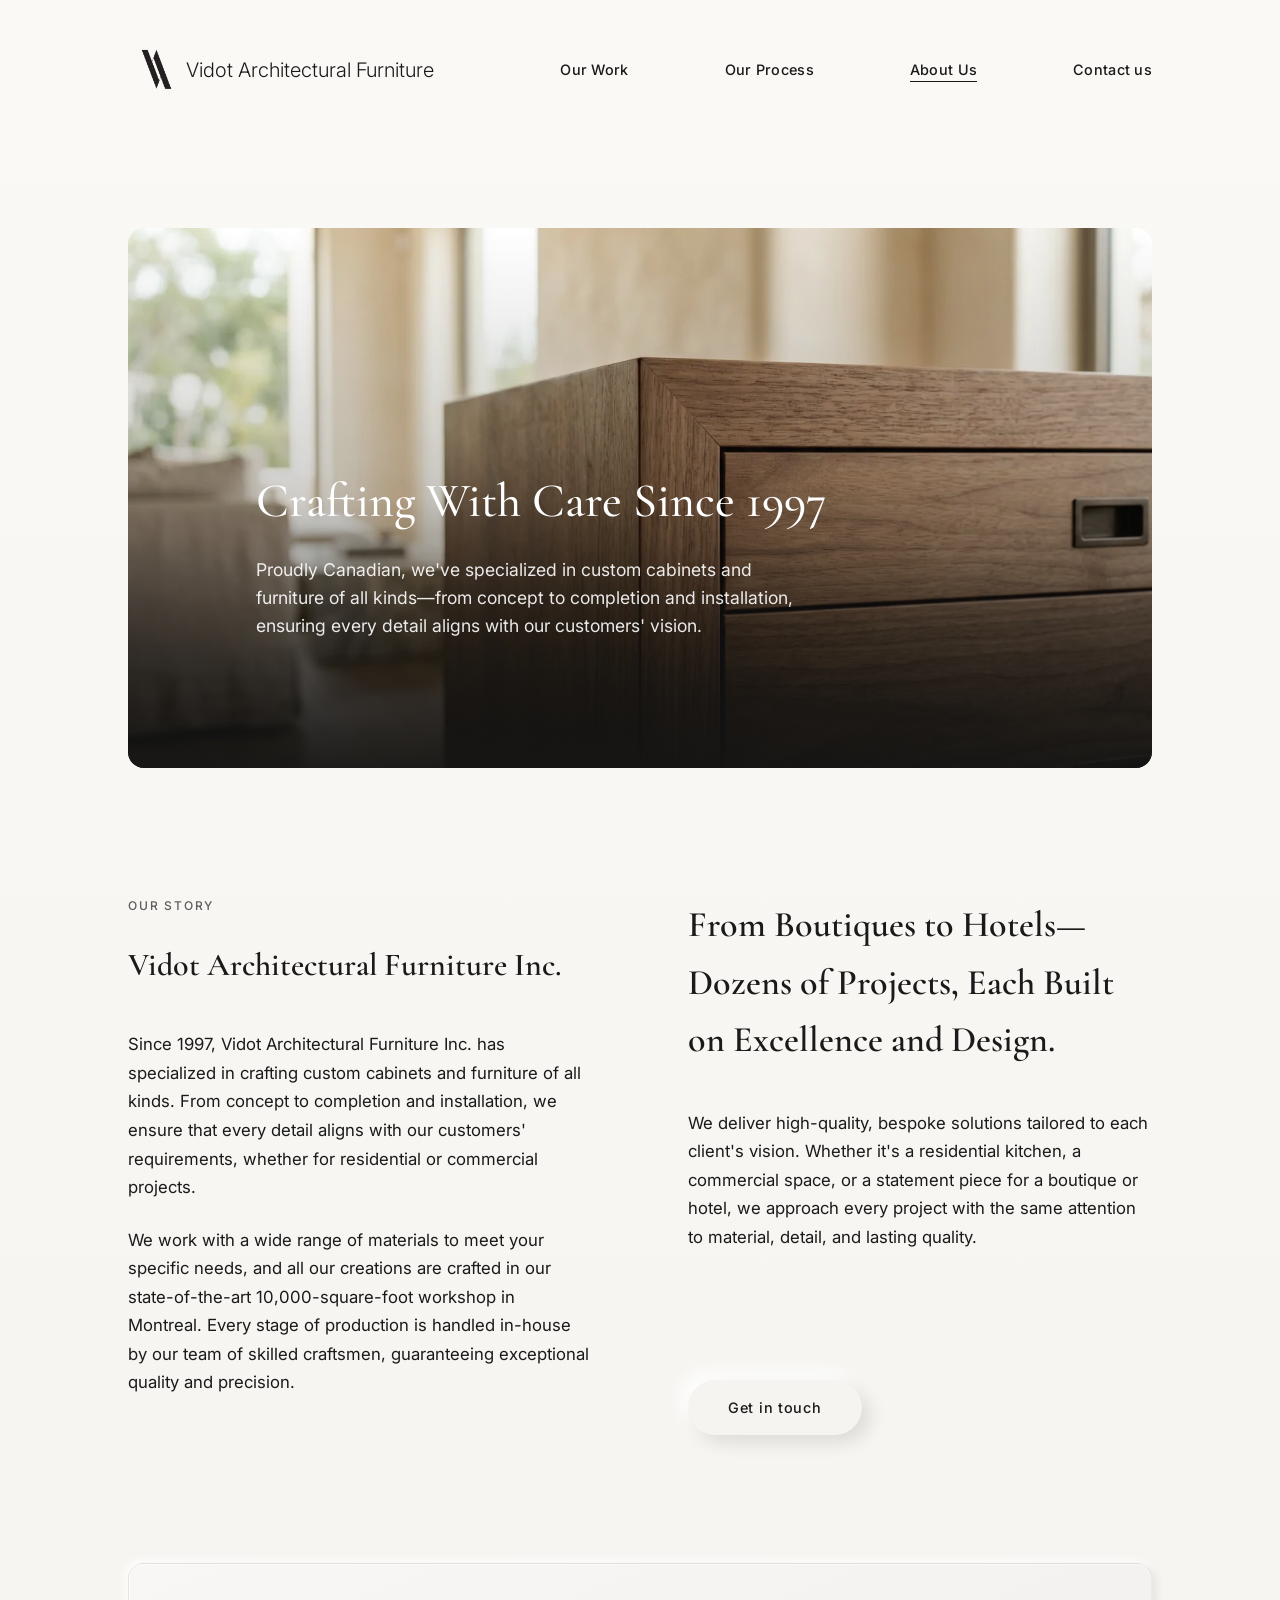
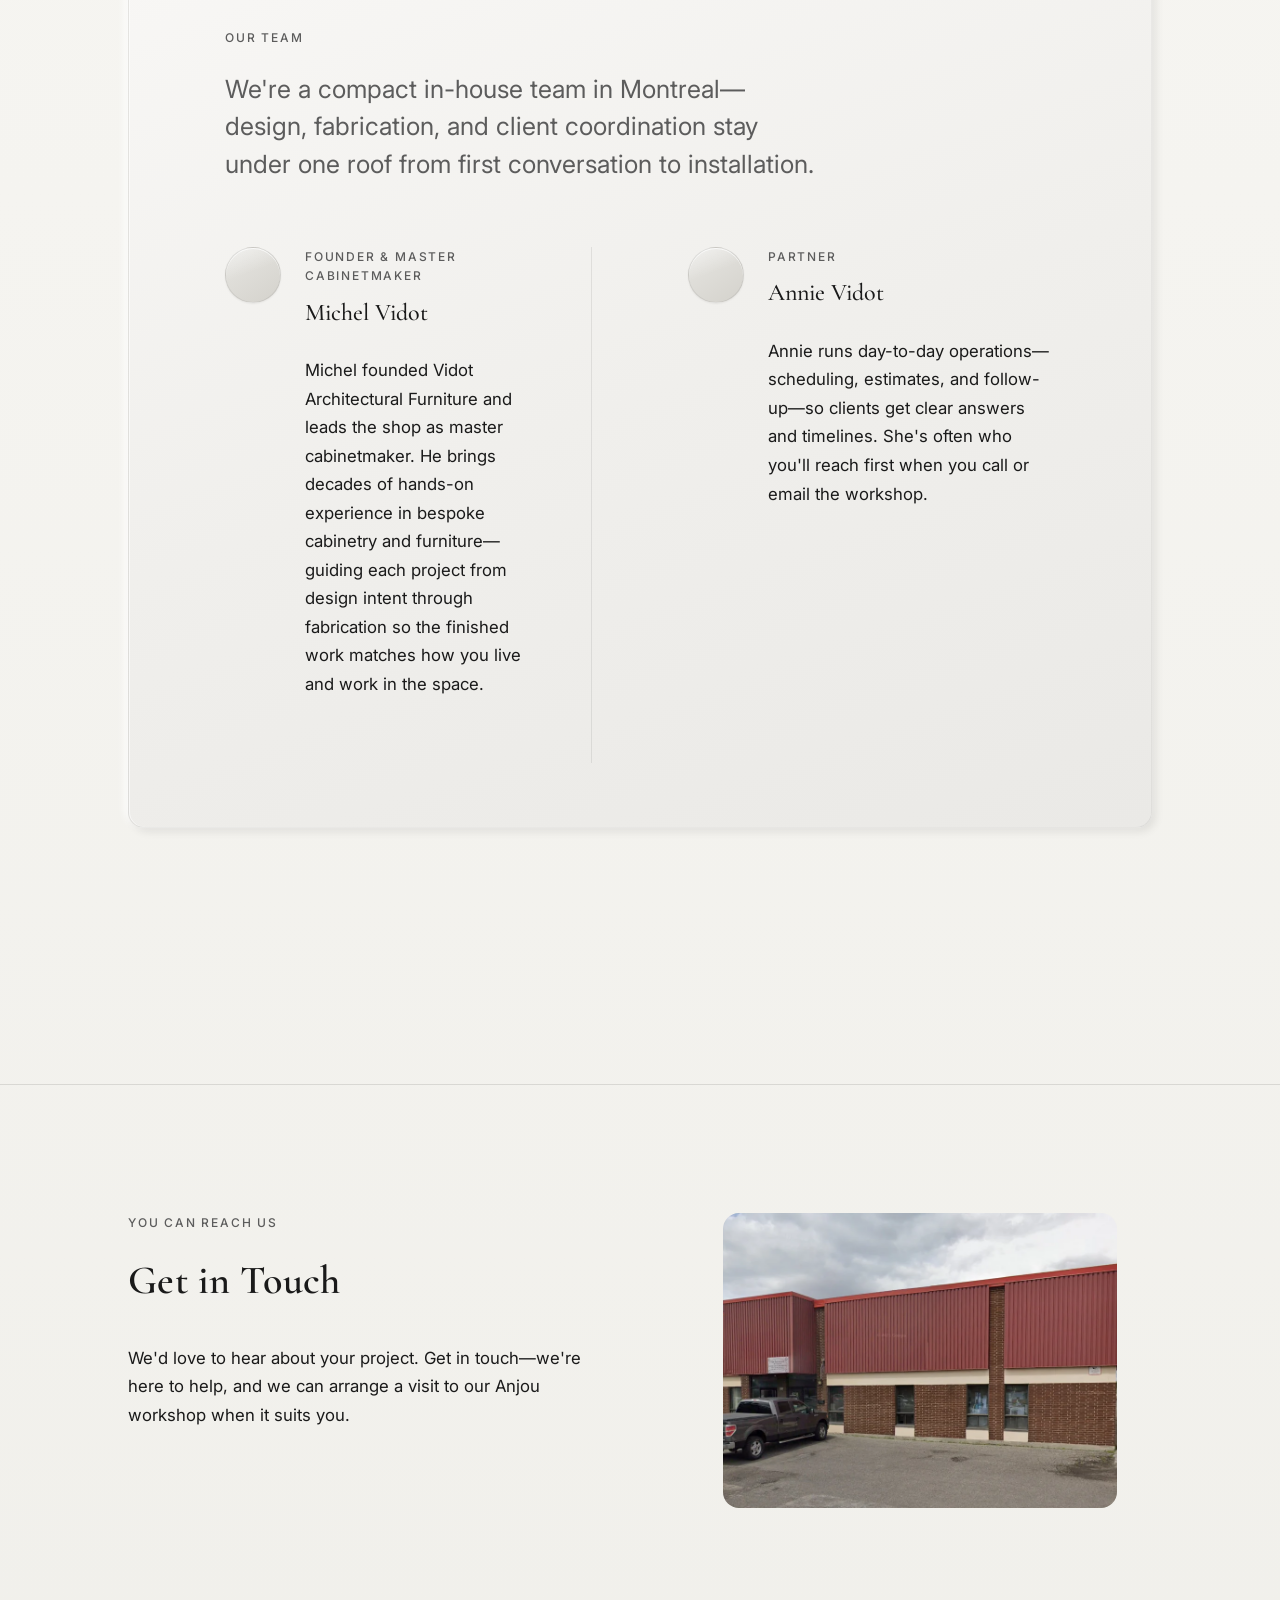
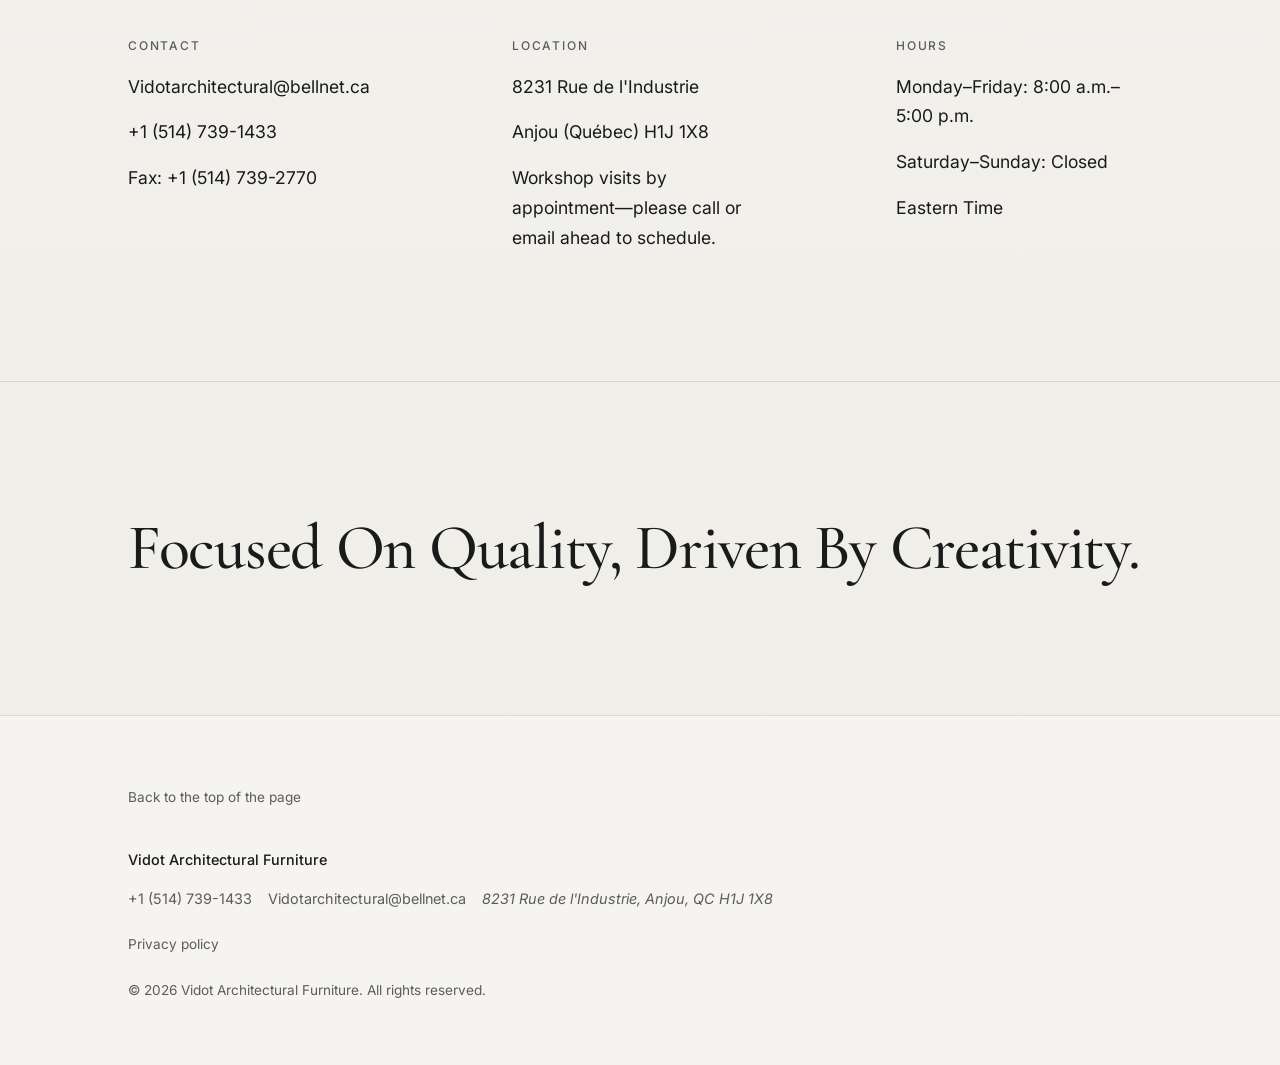
==== about.html @ 6fc30832 "Initial commit: Vidot Architectural Furniture static site Made-with: Cursor" ====
<!DOCTYPE html>
<html lang="en">
<head>
    <meta charset="UTF-8">
    <meta name="viewport" content="width=device-width, initial-scale=1, viewport-fit=cover">
    <meta name="description" content="Learn about Vidot Architectural Furniture – custom cabinet and furniture makers in Montreal since 1997. Our team, process, and commitment to craftsmanship.">
    <meta name="theme-color" content="#f5f4f0">
    <title>About Us – Vidot Architectural Furniture</title>
    <link rel="canonical" href="https://www.vidotarchitectural.com/about.html">
    <meta property="og:type" content="website">
    <meta property="og:locale" content="en_CA">
    <meta property="og:site_name" content="Vidot Architectural Furniture">
    <meta property="og:title" content="About Us – Vidot Architectural Furniture">
    <meta property="og:description" content="Learn about Vidot Architectural Furniture – custom cabinet and furniture makers in Montreal since 1997. Our team, process, and commitment to craftsmanship.">
    <meta property="og:url" content="https://www.vidotarchitectural.com/about.html">
    <meta property="og:image" content="https://www.vidotarchitectural.com/Image/about-hero-millwork.webp">
    <meta name="twitter:card" content="summary_large_image">
    <meta name="twitter:title" content="About Us – Vidot Architectural Furniture">
    <meta name="twitter:description" content="Learn about Vidot Architectural Furniture – custom cabinet and furniture makers in Montreal since 1997. Our team, process, and commitment to craftsmanship.">
    <meta name="twitter:image" content="https://www.vidotarchitectural.com/Image/about-hero-millwork.webp">
    <link rel="stylesheet" href="css/styles.css">
    <link rel="icon" href="Image/favicon.png" type="image/png" sizes="32x32">
    <link rel="icon" href="Image/Black%20logo.webp" type="image/webp">
    <link rel="apple-touch-icon" href="Image/apple-touch-icon.png" sizes="180x180">
    <link rel="preconnect" href="https://fonts.googleapis.com">
    <link rel="preconnect" href="https://fonts.gstatic.com" crossorigin>
    <link href="https://fonts.googleapis.com/css2?family=Cormorant+Garamond:ital,wght@0,400;0,500;0,600;0,700;1,400&family=Inter:wght@100;200;300;400;500;600&display=swap" rel="stylesheet">
</head>
<body class="page-projects">
    <a href="#main" class="skip-link">Skip to main content</a>

    <header class="header">
        <nav class="nav" aria-label="Main navigation">
            <a href="index.html" class="nav-logo">
                <img src="Image/white%20logo.webp" alt="" class="nav-logo-img nav-logo-white">
                <img src="Image/Black%20logo.webp" alt="" class="nav-logo-img nav-logo-dark">
                <span class="nav-logo-text">Vidot Architectural Furniture</span>
            </a>
            <button class="nav-toggle" aria-label="Toggle menu" aria-expanded="false">
                <span></span>
                <span></span>
                <span></span>
            </button>
            <ul class="nav-list">
                <li><a href="projects.html">Our Work</a></li>
                <li><a href="index.html#process">Our Process</a></li>
                <li><a href="about.html" class="active">About Us</a></li>
                <li><a href="index.html#contact" class="contact-trigger">Contact us</a></li>
            </ul>
        </nav>
    </header>

    <main id="main">
        <section class="process-hero about-hero">
            <img loading="lazy" src="Image/about-hero-millwork.webp" alt="Close-up of bespoke cabinet joinery and fine wood grain—custom millwork craftsmanship">
            <div class="process-hero-content">
                <h1 class="section-title">Crafting With Care Since 1997</h1>
                <p class="section-tagline">Proudly Canadian, we've specialized in custom cabinets and furniture of all kinds—from concept to completion and installation, ensuring every detail aligns with our customers' vision.</p>
            </div>
        </section>

        <section id="about-content" class="process-detail about-content">
            <div class="process-detail-grid">
                <div class="process-detail-left animate-on-scroll">
                    <p class="process-detail-label">Our Story</p>
                    <h2 class="about-heading">Vidot Architectural Furniture Inc.</h2>
                    <p class="process-detail-text">Since 1997, Vidot Architectural Furniture Inc. has specialized in crafting custom cabinets and furniture of all kinds. From concept to completion and installation, we ensure that every detail aligns with our customers' requirements, whether for residential or commercial projects.</p>
                    <p class="process-detail-text">We work with a wide range of materials to meet your specific needs, and all our creations are crafted in our state-of-the-art 10,000-square-foot workshop in Montreal. Every stage of production is handled in-house by our team of skilled craftsmen, guaranteeing exceptional quality and precision.</p>
                </div>
                <div class="process-detail-right animate-on-scroll">
                    <h3 class="process-detail-headline">From Boutiques to Hotels—Dozens of Projects, Each Built on Excellence and Design.</h3>
                    <p class="process-detail-text">We deliver high-quality, bespoke solutions tailored to each client's vision. Whether it's a residential kitchen, a commercial space, or a statement piece for a boutique or hotel, we approach every project with the same attention to material, detail, and lasting quality.</p>
                    <a href="#reach-us" class="btn btn-secondary contact-trigger">Get in touch</a>
                </div>
            </div>
        </section>

        <section class="process-detail about-team">
            <div class="project-detail-meta about-team-box">
                <p class="process-detail-label">Our Team</p>
                <p class="about-team-lead process-detail-text">We're a compact in-house team in Montreal—design, fabrication, and client coordination stay under one roof from first conversation to installation.</p>
                <div class="about-team-grid">
                    <div class="about-team-member animate-on-scroll">
                        <div class="about-team-avatar" role="img" aria-label="Portrait placeholder for Michel Vidot"></div>
                        <div class="about-team-member-body">
                            <span class="about-team-role">Founder &amp; master cabinetmaker</span>
                            <h3 class="about-team-name">Michel Vidot</h3>
                            <p class="process-detail-text">Michel founded Vidot Architectural Furniture and leads the shop as master cabinetmaker. He brings decades of hands-on experience in bespoke cabinetry and furniture—guiding each project from design intent through fabrication so the finished work matches how you live and work in the space.</p>
                        </div>
                    </div>
                    <div class="about-team-member animate-on-scroll">
                        <div class="about-team-avatar" role="img" aria-label="Portrait placeholder for Annie Vidot"></div>
                        <div class="about-team-member-body">
                            <span class="about-team-role">Partner</span>
                            <h3 class="about-team-name">Annie Vidot</h3>
                            <p class="process-detail-text">Annie runs day-to-day operations—scheduling, estimates, and follow-up—so clients get clear answers and timelines. She's often who you'll reach first when you call or email the workshop.</p>
                        </div>
                    </div>
                </div>
            </div>
        </section>

        <section id="reach-us" class="process-detail about-contact-cta">
            <div class="about-contact-layout animate-on-scroll">
                <div class="about-contact-info">
                    <p class="process-detail-label">You Can Reach Us</p>
                    <h2 class="about-contact-headline">Get in Touch</h2>
                    <p class="about-contact-intro">We'd love to hear about your project. Get in touch—we're here to help, and we can arrange a visit to our Anjou workshop when it suits you.</p>
                </div>
                <div class="about-contact-image">
                    <img loading="lazy" src="Image/location.webp" alt="Vidot Architectural Furniture workshop at 8231 Rue de l'Industrie, Anjou, Montreal">
                </div>
                <div class="about-contact-row">
                    <div class="about-contact-block">
                        <h3 class="about-contact-label">Contact</h3>
                        <p class="about-contact-item"><a href="mailto:Vidotarchitectural@bellnet.ca">Vidotarchitectural@bellnet.ca</a></p>
                        <p class="about-contact-item"><a href="tel:+15147391433">+1 (514) 739-1433</a></p>
                        <p class="about-contact-item">Fax: <a href="tel:+15147392770">+1 (514) 739-2770</a></p>
                    </div>
                    <div class="about-contact-block">
                        <h3 class="about-contact-label">Location</h3>
                        <p class="about-contact-item">8231 Rue de l'Industrie</p>
                        <p class="about-contact-item">Anjou (Québec) H1J 1X8</p>
                        <p class="about-contact-item">Workshop visits by appointment—please call or email ahead to schedule.</p>
                    </div>
                    <div class="about-contact-block">
                        <h3 class="about-contact-label">Hours</h3>
                        <p class="about-contact-item">Monday–Friday: 8:00 a.m.–5:00 p.m.</p>
                        <p class="about-contact-item">Saturday–Sunday: Closed</p>
                        <p class="about-contact-item">Eastern Time</p>
                    </div>
                </div>
            </div>
        </section>

        <section class="quote-cta">
            <p class="quote-cta-text animate-on-scroll">Focused On Quality, Driven By Creativity.</p>
        </section>

        <footer id="contact" class="footer">
            <a href="#main" class="back-to-top" aria-label="Back to top of page">Back to the top of the page</a>

            <div class="footer-info">
                <p class="company-name">Vidot Architectural Furniture</p>
                <a href="tel:+15147391433">+1 (514) 739-1433</a>
                <a href="mailto:Vidotarchitectural@bellnet.ca">Vidotarchitectural@bellnet.ca</a>
                <address>8231 Rue de l'Industrie, Anjou, QC H1J 1X8</address>
                <p class="footer-privacy"><a href="privacy.html">Privacy policy</a></p>
                <p class="footer-copyright">© 2026 Vidot Architectural Furniture. All rights reserved.</p>
            </div>
        </footer>
    </main>

    <script src="js/script.js" defer></script>
</body>
</html>
---- css/styles.css ----
/*
 * Vidot Architectural Furniture – Main Stylesheet
 *
 * Structure:
 * 1. Reset & Base (variables, typography)
 * 2. Skip Link
 * 3. Header & Navigation
 * 4. Hero
 * 5. Buttons
 * 6. Projects
 * 7. Process
 * 8. About
 * 9. Project Detail (gallery, meta, related)
 * 10. Quote CTA
 * 11. Footer (incl. privacy link)
 * 12. Privacy page
 * 13. Responsive
 * 14. Contact Modal
 */
/* ===== Reset & Base ===== */
*, *::before, *::after {
    box-sizing: border-box;
    margin: 0;
    padding: 0;
}

:root {
    /* Colors – 3-color palette */
    --color-bg: #f5f4f0;
    /* Page gradient – whisper-soft; keeps hero/footer from feeling like flat poster board */
    --color-bg-page-gradient: linear-gradient(
        180deg,
        #faf9f6 0%,
        var(--color-bg) 42%,
        #eeede8 100%
    );
    --color-text: #1a1a1a;
    --color-muted: #5c5c5c;
    --color-border: rgba(26, 26, 26, 0.12);
    /* Spacing */
    --space-xs: 0.5rem;
    --space-sm: 1rem;
    --space-md: 1.5rem;
    --space-lg: 2.5rem;
    --space-xl: 4rem;
    --space-2xl: 6rem;
    --space-3xl: 8rem;
    --page-margin: var(--space-3xl);
    /* Typography & misc */
    --radius-image: 16px;
    --font-serif: 'Cormorant Garamond', Georgia, serif;
    --font-sans: 'Inter', -apple-system, BlinkMacSystemFont, sans-serif;
    --transition: 0.3s ease;
}

html {
    overflow-x: hidden;
    -webkit-tap-highlight-color: transparent;
    background: var(--color-bg-page-gradient);
    background-color: var(--color-bg); /* fallback if gradient unsupported */
    width: 100%;
    min-height: 100%;
}

/* Mobile: safe area insets for notched devices (iPhone X+, etc.) */
@supports (padding: env(safe-area-inset-top)) {
    .footer {
        padding-bottom: calc(var(--space-xl) + env(safe-area-inset-bottom));
    }
    .contact-modal {
        padding: env(safe-area-inset-top) env(safe-area-inset-right) env(safe-area-inset-bottom) env(safe-area-inset-left);
    }
}

@media (prefers-reduced-motion: no-preference) {
    html {
        scroll-behavior: smooth;
    }
}

/* Hero entrance animation */
@keyframes hero-fade-up {
    from {
        opacity: 0;
        transform: translateY(24px);
    }
    to {
        opacity: 1;
        transform: translateY(0);
    }
}

@keyframes hero-fade-in {
    from { opacity: 0; }
    to { opacity: 1; }
}

@media (prefers-reduced-motion: no-preference) {
    .hero-fade-in {
        opacity: 0;
        animation: hero-fade-up 0.8s cubic-bezier(0.22, 1, 0.36, 1) forwards;
    }

    .hero-title.hero-fade-in { animation-delay: 0.2s; }
    .hero-tagline.hero-fade-in { animation-delay: 0.4s; }
    .hero-content .btn.hero-fade-in { animation-delay: 0.6s; }

    .hero-scroll-indicator {
        opacity: 0;
        animation: hero-fade-in 0.6s cubic-bezier(0.22, 1, 0.36, 1) 0.9s both;
    }
}

/* Scroll-triggered animations */
@media (prefers-reduced-motion: no-preference) {
    .animate-on-scroll {
        opacity: 0;
        transform: translateY(24px);
        transition: opacity 0.7s cubic-bezier(0.22, 1, 0.36, 1), transform 0.7s cubic-bezier(0.22, 1, 0.36, 1);
    }

    .animate-on-scroll.in-view {
        opacity: 1;
        transform: translateY(0);
    }

    .project-card.animate-on-scroll:nth-child(1) { transition-delay: 0.05s; }
    .project-card.animate-on-scroll:nth-child(2) { transition-delay: 0.15s; }
    .project-card.animate-on-scroll:nth-child(3) { transition-delay: 0.25s; }

    .projects-grid-full .page-title.animate-on-scroll { transition-delay: 0.05s; }
    .projects-grid-full .projects-page-intro.animate-on-scroll { transition-delay: 0.1s; }
    .projects-grid-full .project-card.animate-on-scroll:nth-child(3) { transition-delay: 0.15s; }
    .projects-grid-full .project-card.animate-on-scroll:nth-child(4) { transition-delay: 0.2s; }
    .projects-grid-full .project-card.animate-on-scroll:nth-child(5) { transition-delay: 0.25s; }
    .projects-grid-full .project-card.animate-on-scroll:nth-child(6) { transition-delay: 0.3s; }
    .projects-grid-full .project-card.animate-on-scroll:nth-child(7) { transition-delay: 0.35s; }
    .projects-grid-full .project-card.animate-on-scroll:nth-child(8) { transition-delay: 0.4s; }

    .projects-label.animate-on-scroll { transition-delay: 0.1s; }

    .process-detail-right.animate-on-scroll { transition-delay: 0.1s; }

    .quote-cta-text.animate-on-scroll { transition-delay: 0.05s; }
}

body {
    font-family: var(--font-sans);
    font-size: 16px;
    line-height: 1.6;
    color: var(--color-text);
    background: transparent;
    -webkit-font-smoothing: antialiased;
    overflow-x: hidden;
    max-width: 100vw;
    min-height: 100%;
}

img {
    max-width: 100%;
    height: auto;
    display: block;
}

a {
    color: inherit;
    text-decoration: none;
    touch-action: manipulation;
}

button {
    touch-action: manipulation;
}

ul {
    list-style: none;
}

/* ===== Skip Link ===== */
.skip-link {
    position: absolute;
    top: -100%;
    left: var(--space-sm);
    z-index: 100;
    padding: var(--space-sm) var(--space-md);
    background: var(--color-text);
    color: var(--color-bg);
    font-size: 0.9rem;
    transition: top var(--transition);
}

.skip-link:focus {
    top: var(--space-sm);
}

/* ===== Header & Navigation ===== */
.header {
    position: fixed;
    top: calc(var(--space-md) + env(safe-area-inset-top, 0px));
    left: calc(var(--page-margin) - var(--space-xl));
    right: calc(var(--page-margin) - var(--space-xl));
    z-index: 50;
    padding: var(--space-md) var(--space-xl);
    background: transparent;
    border-radius: 9999px;
    transition: background var(--transition), padding var(--transition);
}

.header.scrolled {
    background: rgba(245, 244, 240, 0.75);
    backdrop-filter: blur(12px);
    -webkit-backdrop-filter: blur(12px);
    box-shadow: 0 2px 20px rgba(0, 0, 0, 0.04);
}

.nav-list a,
.nav-logo {
    color: #fff;
}

body.page-projects .nav-list a,
body.page-projects .nav-logo,
body.page-projects .nav-toggle {
    color: var(--color-text);
}

body.scrolled-past-hero .nav-list a,
body.scrolled-past-hero .nav-logo {
    color: var(--color-text);
}

.header.scrolled .nav-list a,
.header.scrolled .nav-logo {
    color: var(--color-text);
}

.nav {
    display: flex;
    align-items: center;
    justify-content: space-between;
    width: 100%;
}

.nav-logo {
    font-family: var(--font-serif);
    font-size: 1.25rem;
    font-weight: 600;
    letter-spacing: normal;
    display: flex;
    align-items: center;
    gap: 0.05rem;
}

.nav-logo-text {
    font-family: 'Inter', sans-serif;
    font-weight: 300;
    letter-spacing: normal;
    white-space: nowrap;
}

.nav-logo-img {
    height: 44px;
    width: auto;
    display: block;
}

.nav-logo-dark {
    display: none;
}

body.page-projects .nav-logo-white,
body.scrolled-past-hero .nav-logo-white,
.header.scrolled .nav-logo-white {
    display: none;
}

body.page-projects .nav-logo-dark,
body.scrolled-past-hero .nav-logo-dark,
.header.scrolled .nav-logo-dark {
    display: block;
}

.nav-list {
    display: flex;
    align-items: center;
    gap: var(--space-2xl);
    font-size: 0.9rem;
    font-weight: 500;
    letter-spacing: 0.02em;
}

.nav-list a {
    position: relative;
}

.nav-list a::after {
    content: '';
    position: absolute;
    bottom: -4px;
    left: 0;
    width: 0;
    height: 1px;
    background: currentColor;
    transition: width var(--transition);
}

.nav-list a:hover::after,
.nav-list a:focus-visible::after,
.nav-list a.active::after {
    width: 100%;
}

.nav-toggle {
    display: none;
    flex-direction: column;
    gap: 6px;
    padding: var(--space-sm);
    min-width: 44px;
    min-height: 44px;
    align-items: center;
    justify-content: center;
    background: none;
    border: none;
    cursor: pointer;
    color: #fff;
}

.nav-toggle span {
    width: 24px;
    height: 2px;
    background: currentColor;
}

body.scrolled-past-hero .nav-toggle,
.header.scrolled .nav-toggle {
    color: var(--color-text);
}

/* ===== Hero ===== */
.hero {
    min-height: 100vh;
    position: relative;
}

.hero-image-wrapper {
    position: sticky;
    top: 0;
    width: 100%;
    height: 100vh;
}

.hero-image {
    position: absolute;
    inset: 0;
    border-radius: 0;
    overflow: hidden;
    transition: inset 0.5s ease, border-radius 0.5s ease, box-shadow 0.5s ease;
}

.hero-image-wrapper.scrolled .hero-image {
    inset: var(--space-md);
    border-radius: var(--radius-image);
    box-shadow: 0 24px 64px rgba(0, 0, 0, 0.15);
}

.hero-image img,
.hero-image video {
    position: absolute;
    inset: 0;
    width: 100%;
    height: 100%;
    object-fit: cover;
}

.hero-image .hero-fallback-img {
    z-index: 0;
}

.hero-image .hero-video {
    z-index: 1;
}

.hero-image .hero-video[hidden] {
    display: none;
}

.hero-image::after {
    content: '';
    position: absolute;
    inset: 0;
    z-index: 2;
    pointer-events: none;
    background: linear-gradient(to top, rgba(26, 26, 26, 0.7) 0%, rgba(26, 26, 26, 0.3) 40%, transparent 70%);
}

.hero-content {
    position: absolute;
    top: 50%;
    left: 0;
    right: 0;
    bottom: auto;
    transform: translateY(-50%);
    z-index: 1;
    padding: var(--space-3xl) var(--page-margin);
    max-width: 900px;
}

.hero .hero-title,
.hero .hero-tagline,
.hero .btn {
    color: #fff;
    text-shadow: 0 1px 3px rgba(0, 0, 0, 0.3);
}

.hero .btn-secondary {
    margin-top: 0;
    border-color: #fff;
    color: #fff;
    background: transparent;
}

.hero .btn-secondary:hover,
.hero .btn-secondary:focus-visible {
    background: var(--color-bg);
    color: var(--color-text);
    border-color: #fff;
}

.hero-scroll-indicator {
    position: absolute;
    bottom: var(--space-lg);
    left: 50%;
    transform: translateX(-50%);
    z-index: 1;
    display: flex;
    flex-direction: column;
    align-items: center;
    gap: var(--space-sm);
    color: #fff;
    opacity: 0.9;
    transition: opacity var(--transition);
}

.hero-scroll-indicator:hover {
    opacity: 1;
}

.hero-scroll-text {
    font-size: 0.75rem;
    font-weight: 500;
    letter-spacing: 0.15em;
    text-transform: uppercase;
}

.hero-scroll-line {
    width: 1px;
    height: 48px;
    background: linear-gradient(to bottom, rgba(255,255,255,0.9), transparent);
    border-radius: 2px;
    animation: scroll-line-pulse 2s ease-in-out infinite;
}

@keyframes scroll-line-pulse {
    0%, 100% { opacity: 0.4; transform: scaleY(0.6); transform-origin: top; }
    50% { opacity: 1; transform: scaleY(1); transform-origin: top; }
}

body.scrolled-past-hero .hero-scroll-indicator {
    opacity: 0;
    pointer-events: none;
}

.hero-text-group {
    display: inline-grid;
    grid-template-columns: 1fr;
    justify-items: start;
}

.hero-title {
    font-family: var(--font-serif);
    font-size: clamp(2.5rem, 6vw, 4.5rem);
    font-weight: 500;
    line-height: 1.15;
    letter-spacing: -0.02em;
    margin-bottom: var(--space-lg);
    white-space: nowrap;
}

.hero-tagline {
    font-size: 1.15rem;
    width: 100%;
    grid-column: 1;
    margin-bottom: var(--space-xl);
    opacity: 0.95;
}

.maple-leaf {
    display: inline-flex;
    align-items: center;
    vertical-align: -0.15em;
    margin: 0 0.15em;
    opacity: 0.9;
}

.maple-leaf svg {
    display: block;
}

/* ===== Buttons ===== */
.btn {
    display: inline-flex;
    align-items: center;
    justify-content: center;
    min-height: 44px;
    padding: var(--space-sm) var(--space-lg);
    font-family: var(--font-sans);
    font-size: 0.9rem;
    font-weight: 500;
    letter-spacing: 0.05em;
    border: 1px solid var(--color-text);
    border-radius: 9999px;
    background: transparent;
    color: var(--color-text);
    cursor: pointer;
    transition: color var(--transition), background var(--transition), border-color var(--transition);
}

.btn:hover,
.btn:focus-visible {
    background: var(--color-text);
    color: var(--color-bg);
}

.btn-primary {
    background: var(--color-text);
    color: var(--color-bg);
}

.btn-primary:hover,
.btn-primary:focus-visible {
    background: var(--color-text);
    border-color: var(--color-text);
}

.btn-secondary {
    margin-top: var(--space-xl);
}

/* ===== Projects Section ===== */
.projects {
    padding: calc(var(--space-2xl) + var(--space-md)) var(--page-margin);
}

.projects-label {
    font-size: 0.75rem;
    font-weight: 500;
    letter-spacing: 0.15em;
    text-transform: uppercase;
    color: var(--color-muted);
    margin-top: var(--space-2xl);
    margin-bottom: var(--space-md);
}

.projects-title {
    font-family: var(--font-sans);
    font-size: clamp(1.5rem, 3.5vw, 2.25rem);
    font-weight: 300;
    line-height: 1.35;
    letter-spacing: -0.02em;
    margin-bottom: calc(var(--space-2xl) + var(--space-md));
    color: var(--color-text);
    width: 100%;
}

.projects-grid {
    display: grid;
    grid-template-columns: repeat(3, 1fr);
    gap: var(--space-lg);
    max-width: none;
    width: 100%;
    margin: 0 0 var(--space-lg);
}

.project-card .project-link {
    display: block;
}

.project-image {
    position: relative;
    overflow: hidden;
    margin-bottom: var(--space-lg);
    border-radius: var(--radius-image);
    width: 100%;
}

/* All Projects page – consistent 4:5 aspect ratio for all project cards */
.project-image::before {
    content: '';
    display: block;
    padding-bottom: 125%;
}

.project-image img {
    position: absolute;
    top: 0;
    left: 0;
    right: 0;
    bottom: 0;
    width: 100%;
    height: 100%;
    object-fit: cover;
    object-position: center;
    transition: transform 0.5s cubic-bezier(0.22, 1, 0.36, 1);
}

.project-card:hover .project-image img {
    transform: scale(1.04);
}

.project-info h3 {
    font-family: var(--font-serif);
    font-size: 1.5rem;
    font-weight: 500;
    margin-bottom: var(--space-xs);
}

.project-credit {
    font-size: 0.9rem;
    color: var(--color-muted);
}

.projects-cta {
    padding-top: var(--space-md);
}

.projects .btn-secondary {
    display: inline-block;
    margin-top: 0;
}

/* Neumorphic bevel – buttons on off-white only (not hero/process-hero) */
.projects-cta .btn,
.process-detail .btn,
.about-contact-cta .btn,
.footer .btn {
    border: none;
    border-radius: 9999px;
    box-shadow:
        8px 8px 18px rgba(0, 0, 0, 0.1),
        -8px -8px 18px rgba(255, 255, 255, 0.9);
}

/* Secondary + submit: soft raised look – same tone as background */
.projects-cta .btn-secondary,
.process-detail .btn-secondary,
.about-contact-cta .btn-secondary,
.footer .btn {
    background: var(--color-bg);
}

/* Primary: dark fill with soft raised bevel */
.projects-cta .btn-primary,
.process-detail .btn-primary,
.about-contact-cta .btn-primary {
    background: var(--color-text);
    color: var(--color-bg);
    box-shadow:
        6px 6px 14px rgba(0, 0, 0, 0.15),
        -4px -4px 10px rgba(255, 255, 255, 0.08);
}

.projects-cta .btn-primary:hover,
.projects-cta .btn-primary:focus-visible,
.process-detail .btn-primary:hover,
.process-detail .btn-primary:focus-visible,
.about-contact-cta .btn-primary:hover,
.about-contact-cta .btn-primary:focus-visible {
    box-shadow:
        4px 4px 8px rgba(0, 0, 0, 0.2),
        inset 1px 1px 2px rgba(0, 0, 0, 0.2);
}

.projects-cta .btn-secondary:hover,
.projects-cta .btn-secondary:focus-visible,
.process-detail .btn-secondary:hover,
.process-detail .btn-secondary:focus-visible,
.about-contact-cta .btn-secondary:hover,
.about-contact-cta .btn-secondary:focus-visible,
.footer .btn:hover,
.footer .btn:focus-visible {
    background: var(--color-text);
    color: var(--color-bg);
    box-shadow:
        4px 4px 8px rgba(0, 0, 0, 0.15),
        inset 0 1px 0 rgba(255, 255, 255, 0.1);
}

.projects-cta .btn-primary:hover,
.projects-cta .btn-primary:focus-visible,
.process-detail .btn-primary:hover,
.process-detail .btn-primary:focus-visible,
.about-contact-cta .btn-primary:hover,
.about-contact-cta .btn-primary:focus-visible {
    background: var(--color-text);
}

.projects-page {
    padding-top: calc(var(--space-3xl) + 120px);
    padding-inline: var(--page-margin);
}

.projects-page .page-title {
    font-family: var(--font-serif);
    font-size: clamp(3rem, 12vw, 8rem);
    font-weight: 500;
    line-height: 0.9;
    letter-spacing: -0.04em;
    margin-bottom: var(--space-2xl);
    width: 100%;
    max-width: none;
    color: var(--color-text);
    padding-inline: 0;
}

.projects-grid-full {
    margin-bottom: 0;
    max-width: none;
    width: 100%;
    grid-template-columns: repeat(3, 1fr);
    gap: var(--space-xl);
}

/* Title and intro span full width; 3 project cards per row */
.projects-grid-full .page-title {
    grid-column: 1 / -1;
}

.projects-grid-full .projects-page-intro {
    grid-column: 1 / -1;
}

.projects-page-intro {
    grid-column: 1 / -1;
    font-family: var(--font-sans);
    font-size: clamp(1.25rem, 2.5vw, 1.5rem);
    font-weight: 400;
    line-height: 1.75;
    letter-spacing: 0.01em;
    color: var(--color-text);
    width: 100%;
    margin-top: 0;
    margin-bottom: var(--space-3xl);
    padding-bottom: var(--space-lg);
}

.projects-grid-full .project-card {
    min-width: 0; /* Prevents grid blowout from images */
}


/* ===== Process Section ===== */
.process {
    max-width: none;
    margin: 0;
}

.process-hero {
    position: relative;
    min-height: 60vh;
    display: flex;
    align-items: flex-end;
    margin: 0 var(--page-margin);
    padding: var(--space-3xl) var(--page-margin);
    overflow: hidden;
    border-radius: var(--radius-image);
}

.process-hero img {
    position: absolute;
    inset: 0;
    width: 100%;
    height: 100%;
    object-fit: cover;
}

.process-hero::after {
    content: '';
    position: absolute;
    inset: 0;
    background: linear-gradient(to top, rgba(26, 26, 26, 0.75) 0%, rgba(26, 26, 26, 0.2) 50%, transparent 100%);
}

.process-hero-content {
    position: relative;
    z-index: 1;
    max-width: 1400px;
    margin: 0;
    margin-right: auto;
    width: 100%;
}

.process-hero .section-title,
.process-hero .section-tagline,
.process-hero .btn {
    color: #fff;
}

.process-hero .section-tagline {
    color: rgba(255, 255, 255, 0.9);
}

.process-hero .btn-secondary {
    border-color: #fff;
    color: #fff;
}

.process-hero .btn-secondary:hover,
.process-hero .btn-secondary:focus-visible {
    background: var(--color-bg);
    color: var(--color-text);
}

/* Process detail: two-column layout (Our Process) */
.process-detail {
    padding: var(--space-2xl) var(--page-margin) var(--space-3xl);
}

.process-detail-grid {
    display: grid;
    grid-template-columns: 1fr 1fr;
    gap: var(--space-2xl);
    max-width: none;
    width: 100%;
    align-items: start;
}

.process-detail-label {
    font-size: 0.75rem;
    font-weight: 500;
    letter-spacing: 0.15em;
    text-transform: uppercase;
    color: var(--color-muted);
    margin-bottom: var(--space-lg);
}

.process-stages {
    list-style: none;
    padding: 0;
    margin: 0;
}

.process-stages li {
    display: flex;
    align-items: baseline;
    gap: var(--space-sm);
    padding: var(--space-sm) 0;
    font-size: 1rem;
    border-bottom: 1px solid var(--color-border);
    cursor: default;
    transition:
        color 0.35s cubic-bezier(0.22, 1, 0.36, 1),
        transform 0.35s cubic-bezier(0.22, 1, 0.36, 1),
        border-color 0.35s ease;
}

.process-stages li:hover {
    color: var(--color-text);
    transform: translateX(6px);
    border-bottom-color: rgba(26, 26, 26, 0.18);
}

.process-stages li:last-child {
    border-bottom: none;
}

.process-stage-num {
    font-weight: 600;
    color: var(--color-muted);
    min-width: 2.5ch;
    transition: color 0.35s cubic-bezier(0.22, 1, 0.36, 1);
}

.process-stages li:hover .process-stage-num {
    color: var(--color-text);
}

@media (prefers-reduced-motion: reduce) {
    .process-stages li {
        transition: color 0.2s ease, border-color 0.2s ease;
    }

    .process-stages li:hover {
        transform: none;
    }

    .process-stage-num {
        transition: color 0.2s ease;
    }
}

.process-detail-headline {
    font-family: var(--font-serif);
    font-size: clamp(1.75rem, 3vw, 2.25rem);
    font-weight: 500;
    margin-bottom: var(--space-lg);
    color: var(--color-text);
    max-width: 36em;
}

/* About page spacing */
.about-hero {
    margin-top: calc(var(--space-3xl) + 100px);
    margin-bottom: 0;
}

.about-hero .section-title {
    margin-bottom: var(--space-sm);
}

.about-hero .section-tagline {
    margin-bottom: 0;
    margin-top: 0;
}

.about-heading {
    font-family: var(--font-serif);
    font-size: clamp(1.5rem, 2.5vw, 2rem);
    font-weight: 600;
    margin-bottom: var(--space-lg);
    margin-top: 0;
    color: var(--color-text);
}

.about-content {
    padding: var(--space-3xl) var(--page-margin) var(--space-3xl);
}

.about-content .process-detail-grid {
    gap: var(--space-2xl);
}

.about-content .process-detail-label {
    margin-bottom: var(--space-md);
}

.about-content .process-detail-left .process-detail-text:last-of-type {
    margin-bottom: 0;
}

.about-content .process-detail-right .process-detail-text:last-of-type {
    margin-bottom: var(--space-xl);
}

.about-content .process-detail-headline {
    font-weight: 600;
}

.about-team {
    padding-top: 0;
    padding-bottom: var(--space-3xl);
    padding-left: 0;
    padding-right: 0;
}

.about-team-box .process-detail-label {
    margin-bottom: var(--space-md);
    padding-left: 0;
    padding-right: 0;
}

.about-team-box .about-team-lead {
    display: block;
    width: 100%;
    max-width: none;
    margin-bottom: var(--space-xl);
    padding-left: 0;
    padding-right: 0;
    font-size: clamp(1.25rem, 1.35vw + 1rem, 1.5625rem);
    line-height: 1.5;
    color: var(--color-muted);
    text-wrap: balance;
}

.about-team-box {
    margin-bottom: 0;
    margin-left: 0;
    margin-right: 0;
    width: 100%;
    padding-left: var(--page-margin);
    padding-right: var(--page-margin);
}

.about-team-grid {
    display: grid;
    grid-template-columns: 1fr 1fr;
    gap: var(--space-2xl);
    max-width: none;
    width: 100%;
}

.about-team-member {
    display: flex;
    align-items: flex-start;
    gap: var(--space-md);
    padding: 0;
    min-width: 0;
}

.about-team-member-body {
    flex: 1;
    min-width: 0;
}

.about-team-avatar {
    flex-shrink: 0;
    width: 56px;
    height: 56px;
    border-radius: 50%;
    background:
        linear-gradient(160deg, rgba(255, 255, 255, 0.5) 0%, transparent 45%),
        linear-gradient(145deg, #e6e5e1 0%, #d4d2cc 100%);
    border: 1px solid rgba(26, 26, 26, 0.08);
    box-shadow:
        inset 0 1px 0 rgba(255, 255, 255, 0.75),
        0 1px 2px rgba(0, 0, 0, 0.06);
}

.about-team-member:not(:last-child) {
    padding-right: var(--space-xl);
    border-right: 1px solid rgba(0, 0, 0, 0.08);
}

.about-team-role {
    display: block;
    font-size: 0.75rem;
    font-weight: 500;
    letter-spacing: 0.15em;
    text-transform: uppercase;
    color: var(--color-muted);
    margin-bottom: var(--space-xs);
}

.about-team-name {
    font-family: var(--font-serif);
    font-size: clamp(1.25rem, 2vw, 1.5rem);
    font-weight: 500;
    color: var(--color-text);
    margin-bottom: var(--space-md);
}

.about-team-member .process-detail-text {
    margin-bottom: 0;
}

/* About contact CTA */
.about-contact-cta {
    padding: var(--space-3xl) var(--page-margin);
    border-top: 1px solid var(--color-border);
    border-bottom: 1px solid var(--color-border);
}

.about-contact-cta .process-detail-label {
    margin-bottom: var(--space-md);
}

.about-contact-headline {
    font-family: var(--font-serif);
    font-size: clamp(2rem, 4vw, 2.5rem);
    font-weight: 600;
    color: var(--color-text);
    margin-bottom: var(--space-lg);
    letter-spacing: 0.01em;
    line-height: 1.2;
}

.about-contact-intro {
    font-size: 1.05rem;
    font-weight: 400;
    line-height: 1.7;
    color: var(--color-text);
    margin: 0;
    max-width: 28em;
}

.about-contact-layout {
    display: grid;
    grid-template-columns: 1fr 1fr;
    column-gap: var(--space-2xl);
    row-gap: var(--space-3xl);
    align-items: start;
    max-width: none;
    width: 100%;
}

/* Full-width row under headline + image (row was previously trapped in the left column) */
.about-contact-layout > .about-contact-row {
    grid-column: 1 / -1;
}

.about-contact-info {
    padding: 0;
    min-width: 0;
}

.about-contact-row {
    display: grid;
    grid-template-columns: repeat(3, minmax(0, 1fr));
    gap: var(--space-2xl) var(--space-3xl);
}

.about-contact-block {
    min-width: 0;
}

.about-contact-block .about-contact-label {
    margin-top: 0;
    margin-bottom: var(--space-sm);
}

.about-contact-image {
    border-radius: var(--radius-image);
    overflow: hidden;
    aspect-ratio: 4 / 3;
    background: var(--color-bg);
    align-self: start;
    justify-self: center;
    width: 85%;
}

.about-contact-image img {
    width: 100%;
    height: 100%;
    object-fit: cover;
}

.about-contact-label {
    font-size: 0.75rem;
    font-weight: 500;
    letter-spacing: 0.15em;
    text-transform: uppercase;
    color: var(--color-muted);
    display: block;
    margin-bottom: var(--space-sm);
}

.about-contact-item {
    font-size: 1.1rem;
    line-height: 1.7;
    color: var(--color-text);
    margin-bottom: var(--space-sm);
    overflow-wrap: anywhere;
    word-break: break-word;
}

.about-contact-item:last-of-type {
    margin-bottom: 0;
}

.about-contact-item strong {
    font-family: var(--font-serif);
    font-weight: 500;
    font-size: 1.15rem;
}

.about-contact-item a {
    color: var(--color-text);
    text-decoration: none;
    border-bottom: 1px solid transparent;
    transition: color var(--transition), border-color var(--transition);
}

.about-contact-item a:hover {
    color: var(--color-text);
    border-bottom-color: var(--color-text);
}

.about-contact-cta .btn-secondary {
    margin-top: 0;
}

.process-detail-text {
    font-size: 1.05rem;
    line-height: 1.7;
    color: var(--color-text);
    margin-bottom: var(--space-md);
}

.process-detail-text:last-of-type {
    margin-bottom: var(--space-xl);
}

.section-title {
    font-family: var(--font-serif);
    font-size: clamp(2rem, 4vw, 3rem);
    font-weight: 500;
    margin-bottom: var(--space-md);
    color: var(--color-text);
}

.section-tagline {
    font-size: 1.1rem;
    color: var(--color-muted);
    max-width: 560px;
    margin-bottom: var(--space-lg);
}

/* ===== Project Detail Page ===== */
.project-detail {
    padding-top: calc(var(--space-3xl) + 80px);
    padding-bottom: var(--space-3xl);
}

.project-detail-header {
    margin: 0;
    padding: var(--space-2xl) var(--page-margin) 0;
    width: 100%;
    max-width: none;
}

.project-category {
    font-size: 0.9rem;
    font-weight: 500;
    letter-spacing: 0.1em;
    text-transform: uppercase;
    color: var(--color-muted);
    margin-bottom: var(--space-sm);
}

.project-detail-title {
    font-family: var(--font-serif);
    font-size: clamp(3rem, 12vw, 8rem);
    font-weight: 500;
    line-height: 0.95;
    letter-spacing: -0.03em;
    margin-bottom: var(--space-xl);
    color: var(--color-text);
    width: 75%;
    max-width: 75vw;
}

.project-detail-intro {
    font-size: 1.15rem;
    line-height: 1.7;
    color: var(--color-muted);
    margin-bottom: var(--space-2xl);
}

.project-detail-meta {
    margin: 0 var(--page-margin) var(--space-3xl);
    padding: var(--space-xl) var(--space-2xl);
    width: auto;
    max-width: none;
    background: linear-gradient(160deg, #f8f7f5 0%, #f0efec 50%, #eae9e6 100%);
    border-radius: var(--radius-image);
    border: 1px solid rgba(0, 0, 0, 0.06);
    box-shadow:
        4px 4px 8px rgba(0, 0, 0, 0.08),
        -3px -3px 8px rgba(255, 255, 255, 0.95),
        inset 0 1px 0 rgba(255, 255, 255, 0.8),
        inset 1px 0 0 rgba(255, 255, 255, 0.6);
}

.project-meta-grid {
    display: grid;
    grid-template-columns: repeat(2, 1fr);
    gap: var(--space-lg) var(--space-2xl);
}

.project-meta-item dt {
    font-size: 0.85rem;
    font-weight: 500;
    letter-spacing: 0.05em;
    text-transform: uppercase;
    color: var(--color-muted);
    margin-bottom: var(--space-xs);
}

.project-meta-item dd {
    font-size: 1rem;
    margin: 0;
}

/* Arc-style gallery: asymmetric grid, full width, generous negative space */
.project-gallery-arc {
    width: 100%;
    margin: var(--space-3xl) 0;
    padding: 0 var(--page-margin);
}

.project-gallery-label {
    font-size: 0.75rem;
    font-weight: 500;
    letter-spacing: 0.15em;
    text-transform: uppercase;
    color: var(--color-muted);
    margin-bottom: var(--space-lg);
}

.project-gallery-section-title {
    font-family: var(--font-serif);
    font-size: clamp(1.5rem, 2.5vw, 2rem);
    font-weight: 500;
    margin-bottom: var(--space-xl);
    color: var(--color-text);
    letter-spacing: 0.02em;
}

.project-gallery-arc-grid {
    display: grid;
    grid-template-columns: repeat(6, 1fr);
    grid-auto-rows: minmax(200px, auto);
    gap: 12rem;
}

.project-gallery-item {
    overflow: hidden;
    border-radius: var(--radius-image);
    min-height: 0;
}

.project-gallery-item img {
    width: 100%;
    height: auto;
    display: block;
    object-fit: cover;
    border-radius: var(--radius-image);
}

/* Reserve space before lazy images load – prevents jump/zoom on scroll */
.project-gallery-item.orientation-portrait img {
    aspect-ratio: 3/4;
}

.project-gallery-item.orientation-landscape img {
    aspect-ratio: 16/9;
}

/* Size: full width – LANDSCAPE ONLY. First image must be landscape. Portrait never uses this. */
.project-gallery-item.size-full {
    grid-column: 1 / -1;
}

/* Portrait: never full-width/alone. Constrain if size-full is mistakenly applied. */
.project-gallery-item.orientation-portrait.size-full {
    grid-column: 2 / 6;
    justify-self: center;
}

/* Size: 3/4 width (wide) – pairs with narrow for unequal side‑by‑side */
.project-gallery-item.size-wide {
    grid-column: span 4;
}

/* Size: 1/3 width (narrow) – portrait images larger */
.project-gallery-item.size-narrow {
    grid-column: span 2;
}

/* Size: half width – two side by side */
.project-gallery-item.size-half {
    grid-column: span 3;
}

/* Size: tall – spans 2 rows, paired with two size-half stacked (different heights) */
.project-gallery-item.size-tall {
    grid-column: span 3;
    grid-row: span 2;
    display: flex;
    flex-direction: column;
}

.project-gallery-item.size-tall img {
    flex: 1;
    min-height: 0;
    object-fit: cover;
    aspect-ratio: auto; /* override – height comes from grid/flex, not intrinsic */
}

.project-gallery-caption {
    display: flex;
    align-items: baseline;
    gap: var(--space-md);
    margin-top: var(--space-md);
    max-width: 100%;
}

.project-gallery-number {
    font-size: 0.9rem;
    font-weight: 500;
    color: var(--color-muted);
    min-width: 2ch;
}

.project-gallery-description {
    font-size: 0.95rem;
    color: var(--color-muted);
    margin: 0;
    line-height: 1.5;
}

@media (max-width: 900px) {
    .process-detail-grid {
        grid-template-columns: 1fr;
    }

    .about-team-grid {
        grid-template-columns: 1fr;
    }

    .about-team-member:not(:last-child) {
        padding-right: 0;
        padding-bottom: var(--space-xl);
        border-right: none;
        border-bottom: 1px solid rgba(0, 0, 0, 0.08);
    }

    .about-team-avatar {
        width: 48px;
        height: 48px;
    }

    .about-contact-cta {
        padding: var(--space-2xl) var(--page-margin);
    }

    .about-contact-layout {
        grid-template-columns: 1fr;
    }

    .about-contact-row {
        grid-template-columns: 1fr;
        gap: var(--space-lg);
    }

    .about-contact-block:last-child {
        grid-column: auto;
    }

    .about-contact-intro {
        font-size: 1rem;
        margin-bottom: 0;
    }

    .project-gallery-arc-grid {
        grid-template-columns: repeat(2, 1fr);
        gap: var(--space-2xl);
    }

    .project-gallery-item.size-full,
    .project-gallery-item.size-wide,
    .project-gallery-item.size-narrow,
    .project-gallery-item.size-half,
    .project-gallery-item.size-tall {
        grid-column: span 1;
        grid-row: span 1;
    }

    .project-gallery-item.orientation-portrait {
        max-width: 520px;
        justify-self: center;
    }
}

@media (max-width: 600px) {
    /* Keep 2 columns so portrait is never isolated */
    .project-gallery-arc-grid {
        grid-template-columns: repeat(2, 1fr);
        gap: var(--space-lg);
    }

    .project-gallery-item.orientation-portrait {
        max-width: 100%;
    }
}

.project-detail-section {
    margin: 0 0 var(--space-3xl);
    padding: 0 var(--page-margin);
    width: 100%;
    max-width: none;
}

.project-section-title {
    font-family: var(--font-serif);
    font-size: clamp(1.75rem, 3vw, 2.5rem);
    font-weight: 500;
    margin-bottom: var(--space-xl);
    color: var(--color-text);
}

.project-section-content p {
    margin-bottom: var(--space-lg);
}

.project-section-content p:last-child {
    margin-bottom: 0;
}

.project-quote {
    margin: var(--space-3xl) 0;
    padding: var(--space-2xl) var(--page-margin);
    width: 100%;
    max-width: none;
}

.project-quote p {
    font-family: var(--font-serif);
    font-size: clamp(1.25rem, 2vw, 1.5rem);
    font-style: italic;
    line-height: 1.6;
    margin-bottom: var(--space-md);
}

.project-quote cite {
    font-size: 0.9rem;
    font-style: normal;
    color: var(--color-muted);
}

.related-projects {
    padding: var(--space-3xl) var(--page-margin) 0;
    border-top: 1px solid var(--color-border);
}

.related-projects-title {
    font-family: var(--font-serif);
    font-size: clamp(1.5rem, 2.5vw, 2rem);
    font-weight: 500;
    margin-bottom: var(--space-xl);
    color: var(--color-text);
}

.related-projects-grid {
    display: grid;
    grid-template-columns: repeat(3, 1fr);
    gap: var(--space-lg);
    max-width: 1400px;
}

.related-project-card {
    display: block;
}

.related-project-image {
    aspect-ratio: 4/5;
    overflow: hidden;
    border-radius: var(--radius-image);
    margin-bottom: var(--space-md);
}

.related-project-image img {
    width: 100%;
    height: 100%;
    object-fit: cover;
    transition: transform 0.6s ease;
}

.related-project-card:hover .related-project-image img {
    transform: scale(1.03);
}

.related-project-category {
    font-size: 0.8rem;
    letter-spacing: 0.05em;
    text-transform: uppercase;
    color: var(--color-muted);
    display: block;
    margin-bottom: var(--space-xs);
}

.related-project-info h3 {
    font-family: var(--font-serif);
    font-size: 1.25rem;
    font-weight: 500;
}

@media (max-width: 1024px) {
    .related-projects-grid {
        grid-template-columns: repeat(2, 1fr);
    }
}

@media (max-width: 768px) {
    .project-meta-grid {
        grid-template-columns: 1fr;
    }

    .related-projects-grid {
        grid-template-columns: 1fr;
    }
}

/* ===== Quote CTA ===== */
.quote-cta {
    padding: var(--space-3xl) var(--page-margin);
    width: 100%;
    margin-bottom: 0;
}

.quote-cta-text {
    font-family: var(--font-serif);
    font-size: clamp(2rem, 6vw, 4rem);
    font-weight: 500;
    line-height: 1.2;
    letter-spacing: -0.02em;
    color: var(--color-text);
    margin: 0;
    width: 100%;
}

/* ===== Footer ===== */
.footer {
    padding: var(--space-xl) var(--page-margin);
    border-top: 1px solid var(--color-border);
    background: var(--color-bg);
}

.back-to-top {
    display: inline-block;
    font-size: 0.85rem;
    padding: var(--space-xs) 0;
    min-height: 44px;
    line-height: 1.4;
    color: var(--color-muted);
    margin-bottom: var(--space-md);
    transition: color var(--transition);
}

.back-to-top:hover {
    color: var(--color-text);
}

.footer-info {
    display: flex;
    flex-wrap: wrap;
    gap: var(--space-sm);
    font-size: 0.9rem;
    color: var(--color-muted);
}

/* Mobile: adequate touch targets for footer links */
@media (max-width: 768px) {
    .footer-info a {
        padding: var(--space-sm) 0;
        min-height: 44px;
        display: inline-flex;
        align-items: center;
    }
}

.footer-info a:hover {
    color: var(--color-text);
}

.company-name {
    width: 100%;
    font-weight: 500;
    color: var(--color-text);
}

.footer-privacy {
    width: 100%;
    font-size: 0.85rem;
    margin-top: var(--space-xs);
}

.footer-privacy a {
    color: var(--color-muted);
}

.footer-privacy a:hover {
    color: var(--color-text);
}

.footer-copyright {
    width: 100%;
    margin-top: var(--space-xs);
    font-size: 0.85rem;
    color: var(--color-muted);
}

/* ----- Privacy page (privacy.html) ----- */
.privacy-main {
    padding-top: calc(var(--space-3xl) + 90px);
}

.privacy-content .privacy-h2 {
    font-family: var(--font-serif);
    font-size: clamp(1.25rem, 2vw, 1.5rem);
    font-weight: 600;
    margin-top: var(--space-xl);
    margin-bottom: var(--space-md);
    color: var(--color-text);
}

.privacy-content .privacy-updated {
    margin-bottom: var(--space-lg);
    color: var(--color-muted);
    font-size: 0.95rem;
}

/* ===== Responsive ===== */
@media (max-width: 1024px) {
    :root {
        --page-margin: var(--space-2xl);
    }

    .projects-grid {
        grid-template-columns: repeat(2, 1fr);
    }

    .projects-grid-full {
        grid-template-columns: repeat(2, 1fr);
    }

    .process-hero {
        min-height: 50vh;
    }

    .header {
        left: calc(var(--page-margin) - var(--space-lg));
        right: calc(var(--page-margin) - var(--space-lg));
        padding: var(--space-md) var(--space-lg);
    }
}

@media (max-width: 768px) {
    :root {
        --page-margin: var(--space-xl);
    }

    .nav-list {
        position: fixed;
        top: 0;
        left: 0;
        right: 0;
        width: 100%;
        height: 100vh;
        flex-direction: column;
        justify-content: center;
        gap: var(--space-lg);
        padding: calc(var(--space-xl) + env(safe-area-inset-top, 0px)) calc(var(--space-xl) + env(safe-area-inset-right, 0px)) calc(var(--space-xl) + env(safe-area-inset-bottom, 0px)) calc(var(--space-xl) + env(safe-area-inset-left, 0px));
        background: var(--color-bg);
        color: var(--color-text);
        box-shadow: none;
        transform: translateX(100%);
        transition: transform var(--transition);
        font-size: 1.25rem;
        font-weight: 600;
        letter-spacing: 0.02em;
        line-height: 1.4;
        -webkit-font-smoothing: antialiased;
    }

    .nav-list.active {
        transform: translateX(0);
    }

    .nav-list a {
        display: flex;
        align-items: center;
        padding: var(--space-md) 0;
        min-height: 44px;
        color: var(--color-text);
    }

    .nav-list a,
    .nav-logo,
    body.scrolled-past-hero .nav-list a,
    body.scrolled-past-hero .nav-logo,
    .header.scrolled .nav-list a,
    .header.scrolled .nav-logo {
        color: var(--color-text) !important;
    }

    .nav-toggle,
    body.scrolled-past-hero .nav-toggle,
    .header.scrolled .nav-toggle {
        color: var(--color-text) !important;
    }

    .nav-logo-white {
        display: none !important;
    }
    .nav-logo-dark {
        display: block !important;
    }

    .nav-toggle {
        display: flex;
        z-index: 60;
    }

    .nav-toggle[aria-expanded="true"] span:nth-child(1) {
        transform: rotate(45deg) translate(5px, 5px);
    }

    .nav-toggle[aria-expanded="true"] span:nth-child(2) {
        opacity: 0;
    }

    .nav-toggle[aria-expanded="true"] span:nth-child(3) {
        transform: rotate(-45deg) translate(6px, -6px);
    }

    .nav-toggle span {
        transition: transform var(--transition), opacity var(--transition);
    }

    .header {
        left: 0;
        right: 0;
        padding: var(--space-md) var(--page-margin);
        margin: 0;
        background: rgba(245, 244, 240, 0.75);
        backdrop-filter: blur(12px);
        -webkit-backdrop-filter: blur(12px);
        box-shadow: 0 2px 20px rgba(0, 0, 0, 0.04);
    }

    /* Disable hero scroll animation on mobile */
    .hero-image-wrapper.scrolled .hero-image {
        inset: 0;
        border-radius: 0;
        box-shadow: none;
    }

    .hero-content {
        padding: var(--space-2xl) var(--page-margin);
        text-align: center;
    }

    .hero-text-group {
        justify-items: center;
    }

    .hero-scroll-text {
        font-size: 0.65rem;
    }

    .hero-scroll-line {
        display: none;
    }

    main {
        text-align: center;
    }

    .btn {
        width: 100%;
        justify-content: center;
    }

    .projects {
        padding: var(--space-2xl) var(--page-margin);
    }

    /* Home page: horizontal scroll on mobile – left-aligned with title/label */
    .projects .projects-grid:not(.projects-grid-full) {
        display: flex;
        flex-wrap: nowrap;
        grid-template-columns: unset;
        gap: var(--space-md);
        overflow-x: auto;
        overflow-y: hidden;
        -webkit-overflow-scrolling: touch;
        scroll-snap-type: x mandatory;
        scrollbar-width: none;
        -ms-overflow-style: none;
        margin-left: 0;
        margin-right: 0;
        padding-left: 0;
        padding-right: var(--page-margin);
    }
    .projects .projects-grid:not(.projects-grid-full)::-webkit-scrollbar {
        display: none;
    }
    .projects .projects-grid:not(.projects-grid-full) .project-card {
        flex: 0 0 80%;
        min-width: 260px;
        max-width: 340px;
        scroll-snap-align: start;
    }

    .projects-grid-full {
        grid-template-columns: 1fr;
        gap: var(--space-lg);
    }

    .projects-title {
        margin-bottom: var(--space-xl);
        display: -webkit-box;
        -webkit-line-clamp: 4;
        -webkit-box-orient: vertical;
        overflow: hidden;
    }

    .project-image {
        margin-bottom: var(--space-md);
    }

    .project-image::before {
        padding-bottom: 75%; /* 4:3 on mobile */
    }

    .process-hero {
        margin: 0 var(--page-margin);
        padding: var(--space-2xl) var(--page-margin);
        min-height: 45vh;
    }

    .process-detail {
        padding: var(--space-xl) var(--page-margin) var(--space-2xl);
    }

    .about-content {
        padding: var(--space-2xl) var(--page-margin) var(--space-2xl);
    }

    .process-detail-grid {
        gap: var(--space-xl);
    }

    .process-detail-headline {
        margin-bottom: var(--space-md);
        display: -webkit-box;
        -webkit-line-clamp: 3;
        -webkit-box-orient: vertical;
        overflow: hidden;
    }

    .section-tagline {
        display: -webkit-box;
        -webkit-line-clamp: 3;
        -webkit-box-orient: vertical;
        overflow: hidden;
    }

    .process-detail-text {
        display: -webkit-box;
        -webkit-line-clamp: 4;
        -webkit-box-orient: vertical;
        overflow: hidden;
    }

    .projects-page-intro {
        display: -webkit-box;
        -webkit-line-clamp: 4;
        -webkit-box-orient: vertical;
        overflow: hidden;
    }

    .about-contact-intro {
        display: -webkit-box;
        -webkit-line-clamp: 3;
        -webkit-box-orient: vertical;
        overflow: hidden;
    }

    .quote-cta {
        padding: var(--space-2xl) var(--page-margin);
    }

    .project-gallery-arc {
        padding: 0 var(--page-margin);
        margin: var(--space-xl) 0;
    }

    .project-gallery-arc-grid {
        gap: var(--space-lg);
    }

    .project-detail-header,
    .project-detail-section,
    .project-quote {
        padding-left: var(--page-margin);
        padding-right: var(--page-margin);
    }

    .project-detail-intro {
        display: -webkit-box;
        -webkit-line-clamp: 4;
        -webkit-box-orient: vertical;
        overflow: hidden;
    }

    .project-section-content p {
        display: -webkit-box;
        -webkit-line-clamp: 4;
        -webkit-box-orient: vertical;
        overflow: hidden;
    }

    .project-gallery-description {
        display: -webkit-box;
        -webkit-line-clamp: 2;
        -webkit-box-orient: vertical;
        overflow: hidden;
    }

    .project-detail-meta {
        margin-left: var(--page-margin);
        margin-right: var(--page-margin);
        padding: var(--space-lg) var(--space-xl);
    }

    .related-projects {
        padding: var(--space-2xl) var(--page-margin) 0;
    }

    .related-projects-grid {
        gap: var(--space-lg);
    }

    .related-project-info h3 {
        font-size: 1.125rem;
    }

    .footer {
        padding: var(--space-md) var(--page-margin);
        text-align: center;
    }

    .back-to-top {
        margin-bottom: var(--space-sm);
    }

    .footer-info {
        gap: var(--space-xs);
        align-items: center;
    }

    .footer-info a {
        padding: var(--space-xs) 0;
    }

    .footer-copyright {
        margin-top: var(--space-xs);
    }

    .project-detail {
        padding-top: calc(var(--space-2xl) + 75px);
        padding-bottom: var(--space-2xl);
    }

    .projects-page {
        padding-top: calc(var(--space-2xl) + 90px);
    }

    .about-hero {
        margin-top: calc(var(--space-2xl) + 90px);
    }

    .privacy-main {
        padding-top: calc(var(--space-2xl) + 90px);
    }

    .project-detail-title {
        font-size: clamp(2.5rem, 10vw, 6rem);
    }

    /* Mobile typography – 768px */
    .nav-logo {
        font-size: 1.125rem;
    }
    .nav-list a {
        font-size: 1rem;
    }
    .projects-label {
        font-size: 0.8rem;
    }
    .project-info h3 {
        font-size: clamp(1.25rem, 4vw, 1.5rem);
    }
    .project-credit {
        font-size: 0.9375rem;
    }
    .process-detail-headline {
        font-size: clamp(1.25rem, 3.5vw, 2rem);
    }
    .process-detail-text {
        font-size: 1.0625rem;
        line-height: 1.7;
    }
    .section-title {
        font-size: clamp(1.75rem, 5vw, 2.5rem);
    }
    .section-tagline {
        font-size: 1.0625rem;
    }
    .project-detail-intro {
        font-size: 1.0625rem;
        line-height: 1.65;
    }
    .project-meta-item dt {
        font-size: 0.875rem;
    }
    .project-meta-item dd {
        font-size: 1rem;
    }
    .project-gallery-label {
        font-size: 0.8rem;
    }
    .project-gallery-number {
        font-size: 0.875rem;
    }
    .project-gallery-description {
        font-size: 0.9375rem;
    }
    .project-section-title {
        font-size: clamp(1.5rem, 4vw, 2rem);
    }
    .related-projects-title {
        font-size: clamp(1.25rem, 4vw, 1.75rem);
    }
    .quote-cta-text {
        font-size: clamp(1.5rem, 5vw, 2.5rem);
    }
    .about-heading {
        font-size: clamp(1.5rem, 4vw, 2rem);
    }
    .about-contact-headline {
        font-size: clamp(1.5rem, 4vw, 2rem);
    }
    .about-team-name {
        font-size: 1.25rem;
    }
}

@media (max-width: 640px) {
    :root {
        --page-margin: var(--space-lg);
    }

    .header {
        left: 0;
        right: 0;
        padding: var(--space-sm) var(--page-margin);
    }

    .projects {
        padding: var(--space-xl) var(--page-margin);
    }

    .projects-title {
        font-size: clamp(1.375rem, 4vw, 2rem);
        margin-bottom: var(--space-lg);
    }

    .process-hero {
        padding: var(--space-xl) var(--page-margin);
        min-height: 42vh;
    }

    .process-detail {
        padding: var(--space-xl) var(--page-margin) var(--space-xl);
    }

    .process-detail-grid {
        gap: var(--space-xl);
    }

    .about-content {
        padding: var(--space-xl) var(--page-margin) var(--space-xl);
    }

    .quote-cta {
        padding: var(--space-xl) var(--page-margin);
    }

    .project-gallery-arc {
        margin: var(--space-lg) 0;
    }

    .project-gallery-arc-grid {
        gap: var(--space-md);
    }

    .project-gallery-item.orientation-portrait {
        max-width: 380px;
    }

    .related-projects {
        padding: var(--space-xl) var(--page-margin) 0;
    }

    .related-projects-grid {
        gap: var(--space-md);
    }

    .footer {
        padding: var(--space-md) var(--page-margin);
        text-align: center;
    }

    /* Mobile typography – 640px */
    .projects-page-intro {
        font-size: 1.125rem;
        margin-bottom: var(--space-2xl);
    }
    .page-title {
        font-size: clamp(2rem, 10vw, 4rem);
    }
}

@media (max-width: 480px) {
    :root {
        --space-lg: 1.5rem;
        --space-xl: 2rem;
        --space-2xl: 3rem;
        --space-3xl: 4rem;
        --page-margin: var(--space-xl);
    }

    .hero-title {
        white-space: normal;
    }

    .hero-content {
        padding: var(--space-xl) var(--page-margin);
    }

    .header {
        top: calc(var(--space-sm) + env(safe-area-inset-top, 0px));
        left: 0;
        right: 0;
        padding: var(--space-sm) var(--page-margin);
    }

    .projects {
        padding: var(--space-xl) var(--page-margin);
    }

    .projects-title {
        font-size: clamp(1.25rem, 5vw, 1.75rem);
    }

    .projects-grid,
    .projects-grid-full {
        gap: var(--space-md);
    }

    .projects-cta {
        padding-top: var(--space-md);
    }

    .process-hero {
        margin: 0 var(--page-margin);
        padding: var(--space-xl) var(--page-margin);
        min-height: 40vh;
    }

    .process-detail {
        padding: var(--space-lg) var(--page-margin) var(--space-xl);
    }

    .about-content {
        padding: var(--space-xl) var(--page-margin) var(--space-xl);
    }

    .about-contact-cta {
        padding: var(--space-xl) var(--page-margin);
    }

    .about-contact-row {
        gap: var(--space-md);
    }


    .about-contact-intro {
        margin-bottom: 0;
    }

    .project-gallery-arc {
        margin: var(--space-lg) 0;
    }

    .project-gallery-arc-grid {
        gap: var(--space-md);
    }

    .project-gallery-item.orientation-portrait {
        max-width: 100%;
    }

    .project-detail {
        padding-top: calc(var(--space-xl) + 70px);
        padding-bottom: var(--space-xl);
    }

    .projects-page {
        padding-top: calc(var(--space-xl) + 75px);
    }

    .about-hero {
        margin-top: calc(var(--space-xl) + 75px);
    }

    .privacy-main {
        padding-top: calc(var(--space-xl) + 75px);
    }

    .project-detail-title {
        font-size: clamp(2.25rem, 12vw, 4rem);
    }

    .project-detail-header {
        padding: var(--space-xl) var(--page-margin) 0;
    }

    .project-detail-meta {
        margin-left: var(--page-margin);
        margin-right: var(--page-margin);
        padding: var(--space-md) var(--space-lg);
    }

    .project-quote {
        margin: var(--space-xl) 0;
        padding: var(--space-lg) var(--page-margin);
    }

    .quote-cta {
        padding: var(--space-xl) var(--page-margin);
    }

    .related-projects {
        padding: var(--space-xl) var(--page-margin) 0;
    }

    .related-projects-grid {
        gap: var(--space-md);
    }

    .project-detail-section {
        margin-bottom: var(--space-xl);
    }

    .process-detail-right .btn,
    .footer .btn {
        width: 100%;
        justify-content: center;
    }

    .footer {
        padding: var(--space-sm) var(--page-margin);
        text-align: center;
    }

    .back-to-top {
        margin-bottom: var(--space-xs);
    }

    .footer-info {
        flex-direction: column;
        gap: var(--space-xs);
        align-items: center;
    }

    .footer-info a {
        padding: var(--space-xs) 0;
    }

    .footer-copyright {
        margin-top: var(--space-xs);
    }

    .projects-title {
        -webkit-line-clamp: 3;
    }
    .section-tagline {
        -webkit-line-clamp: 2;
    }
    .process-detail-text,
    .project-detail-intro,
    .project-section-content p {
        -webkit-line-clamp: 3;
    }
    .projects-page-intro {
        -webkit-line-clamp: 3;
    }

    /* Mobile typography – 480px */
    body {
        font-size: 16px;
        line-height: 1.6;
    }
    .nav-logo {
        font-size: 1.0625rem;
    }
    .nav-logo-text {
        white-space: normal;
        line-height: 1.2;
        max-width: min(58vw, 13.5rem);
    }
    .hero-title {
        font-size: clamp(2rem, 8vw, 3rem);
        line-height: 1.2;
    }
    .hero-tagline {
        font-size: 1.0625rem;
    }
    .projects-page-intro {
        font-size: 1.0625rem;
        line-height: 1.7;
        margin-bottom: var(--space-xl);
    }
    .page-title {
        font-size: clamp(1.75rem, 9vw, 3rem);
        line-height: 1.1;
    }
    .btn {
        font-size: 1rem;
        padding: var(--space-md) var(--space-lg);
    }
    .project-detail-intro {
        font-size: 1rem;
        margin-bottom: var(--space-xl);
    }
    .project-section-content p {
        font-size: 1rem;
        line-height: 1.65;
    }
    .about-contact-intro {
        font-size: 1rem;
    }
    .about-contact-item {
        font-size: 1rem;
    }
    .company-name {
        font-size: 1rem;
    }
    .footer-info {
        font-size: 1rem;
    }
    .back-to-top {
        font-size: 0.9375rem;
    }
    .footer-copyright {
        font-size: 0.9375rem;
    }
}

@media (max-width: 375px) {
    :root {
        --page-margin: var(--space-md);
    }

    .header {
        left: 0;
        right: 0;
        padding: var(--space-xs) var(--page-margin);
    }

    .projects {
        padding: var(--space-lg) var(--page-margin);
    }

    .projects-title {
        font-size: 1.25rem;
        margin-bottom: var(--space-lg);
    }

    .projects-cta {
        padding-top: var(--space-sm);
    }

    .process-hero {
        padding: var(--space-lg) var(--page-margin);
        min-height: 38vh;
    }

    .process-detail {
        padding: var(--space-lg) var(--page-margin) var(--space-lg);
    }

    .process-detail-grid {
        gap: var(--space-lg);
    }

    .about-content {
        padding: var(--space-lg) var(--page-margin) var(--space-lg);
    }

    .quote-cta {
        padding: var(--space-lg) var(--page-margin);
    }

    .project-detail-header,
    .project-detail-section,
    .project-quote {
        padding-left: var(--page-margin);
        padding-right: var(--page-margin);
    }

    .related-projects {
        padding: var(--space-lg) var(--page-margin) 0;
    }

    .projects-page {
        padding-top: calc(var(--space-lg) + 65px);
    }

    .about-hero {
        margin-top: calc(var(--space-lg) + 65px);
    }

    .privacy-main {
        padding-top: calc(var(--space-lg) + 65px);
    }

    .project-detail {
        padding-top: calc(var(--space-lg) + 60px);
        padding-bottom: var(--space-lg);
    }

    .footer {
        padding: var(--space-sm) var(--page-margin);
    }

    .projects-title {
        -webkit-line-clamp: 3;
    }
    .section-tagline,
    .about-contact-intro {
        -webkit-line-clamp: 2;
    }

    /* Mobile typography – 375px */
    .nav-logo {
        font-size: 0.9375rem;
    }
    .nav-logo-text {
        max-width: min(56vw, 12.5rem);
    }
    .hero-title {
        font-size: clamp(1.75rem, 9vw, 2.5rem);
    }
    .page-title {
        font-size: clamp(1.5rem, 8vw, 2.5rem);
    }
    .project-detail-title {
        font-size: clamp(1.875rem, 10vw, 3.5rem);
    }
    .projects-page-intro {
        font-size: 1rem;
    }
    .section-title {
        font-size: clamp(1.5rem, 5vw, 2rem);
    }
}

/* ===== Contact Modal ===== */
.contact-modal {
    position: fixed;
    inset: 0;
    z-index: 1000;
    display: flex;
    align-items: center;
    justify-content: center;
    padding: var(--space-md);
    opacity: 0;
    visibility: hidden;
    pointer-events: none;
    transition: opacity var(--transition), visibility var(--transition);
}

.contact-modal.active {
    opacity: 1;
    visibility: visible;
    pointer-events: auto;
    overscroll-behavior: contain;
}

.contact-modal-backdrop {
    position: absolute;
    inset: 0;
    background: rgba(26, 26, 26, 0.5);
    backdrop-filter: blur(4px);
}

.contact-modal-content {
    position: relative;
    width: 100%;
    max-width: 480px;
    max-height: min(90vh, 90dvh);
    overflow-y: auto;
    -webkit-overflow-scrolling: touch;
    background: var(--color-bg);
    padding: var(--space-xl);
    border-radius: var(--radius-image);
    box-shadow: 0 24px 48px rgba(0, 0, 0, 0.2);
}

.contact-modal-close {
    position: absolute;
    top: var(--space-md);
    right: var(--space-md);
    min-width: 44px;
    min-height: 44px;
    padding: var(--space-sm);
    display: flex;
    align-items: center;
    justify-content: center;
    font-size: 1.75rem;
    line-height: 1;
    color: var(--color-muted);
    background: none;
    border: none;
    cursor: pointer;
    transition: color var(--transition);
}

.contact-modal-close:hover {
    color: var(--color-text);
}

.contact-modal-title {
    font-family: var(--font-serif);
    font-size: 1.75rem;
    font-weight: 600;
    margin-bottom: var(--space-sm);
}

.contact-modal-intro {
    font-size: 0.95rem;
    color: var(--color-muted);
    margin-bottom: var(--space-lg);
    line-height: 1.6;
}

.contact-form {
    display: flex;
    flex-direction: column;
    gap: var(--space-md);
}

.contact-form-row {
    display: flex;
    flex-direction: column;
    gap: var(--space-xs);
}

.contact-form-row label {
    font-size: 0.9rem;
    font-weight: 500;
    color: var(--color-text);
}

.contact-form-row input,
.contact-form-row textarea {
    padding: var(--space-sm) var(--space-md);
    font-family: var(--font-sans);
    font-size: 1rem;
    border: 1px solid var(--color-border);
    background: var(--color-bg);
    border-radius: 4px;
}

.contact-form-row input:focus,
.contact-form-row textarea:focus {
    border-color: var(--color-text);
}

.contact-form-row input:focus-visible,
.contact-form-row textarea:focus-visible {
    outline: 2px solid var(--color-text);
    outline-offset: 2px;
}

.contact-form-row textarea {
    resize: vertical;
    min-height: 100px;
}

.contact-form-message {
    font-size: 0.9rem;
}

.contact-form-success {
    color: var(--color-muted);
}

.contact-form-error {
    color: var(--color-text);
}

@media (max-width: 480px) {
    .contact-modal-content {
        padding: var(--space-lg);
        margin: var(--page-margin);
        max-height: calc(100dvh - 2 * var(--page-margin));
    }
    .contact-modal-title {
        font-size: 1.5rem;
    }
    .contact-modal-intro {
        font-size: 1rem;
        margin-bottom: var(--space-md);
    }
    .contact-form-row label {
        font-size: 1rem;
    }
    .contact-form-row input,
    .contact-form-row textarea {
        font-size: 16px; /* Prevents iOS zoom on focus */
        min-height: 48px;
    }
    .contact-form-row textarea {
        min-height: 120px;
    }
}
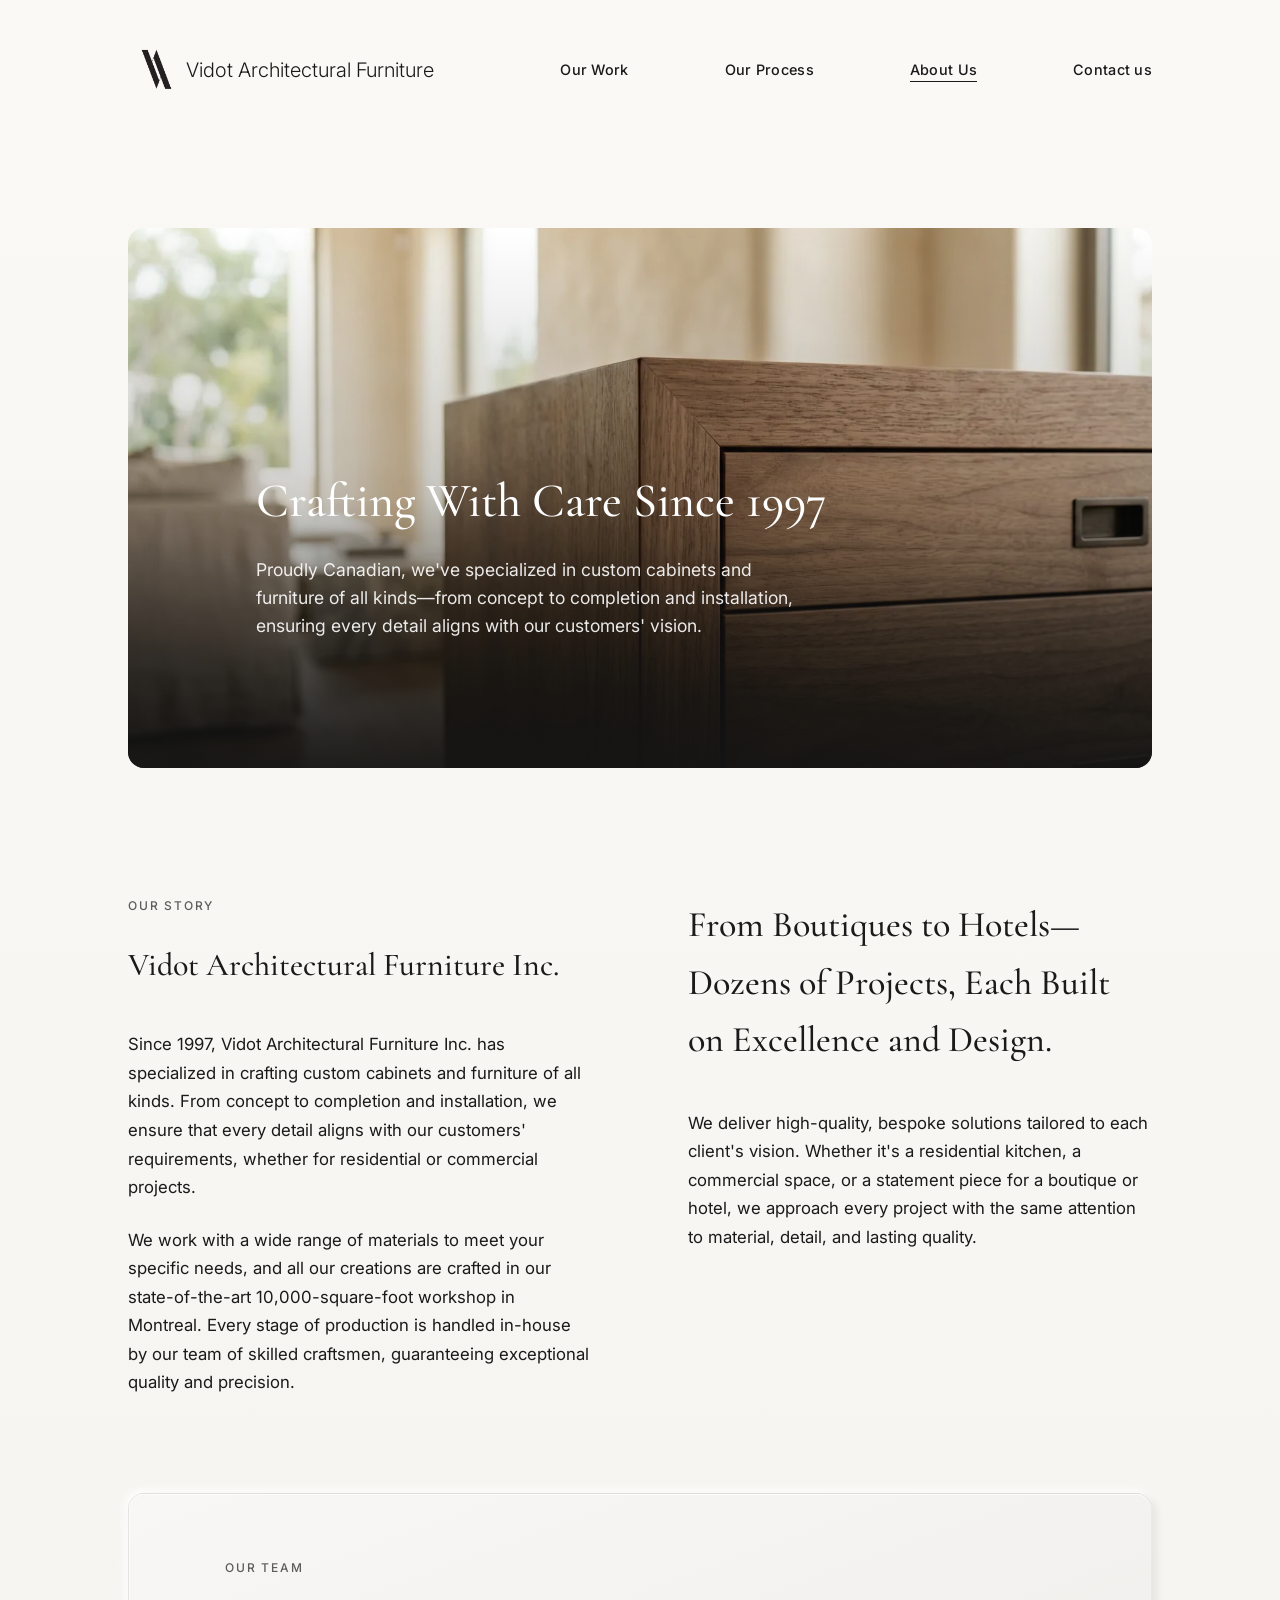
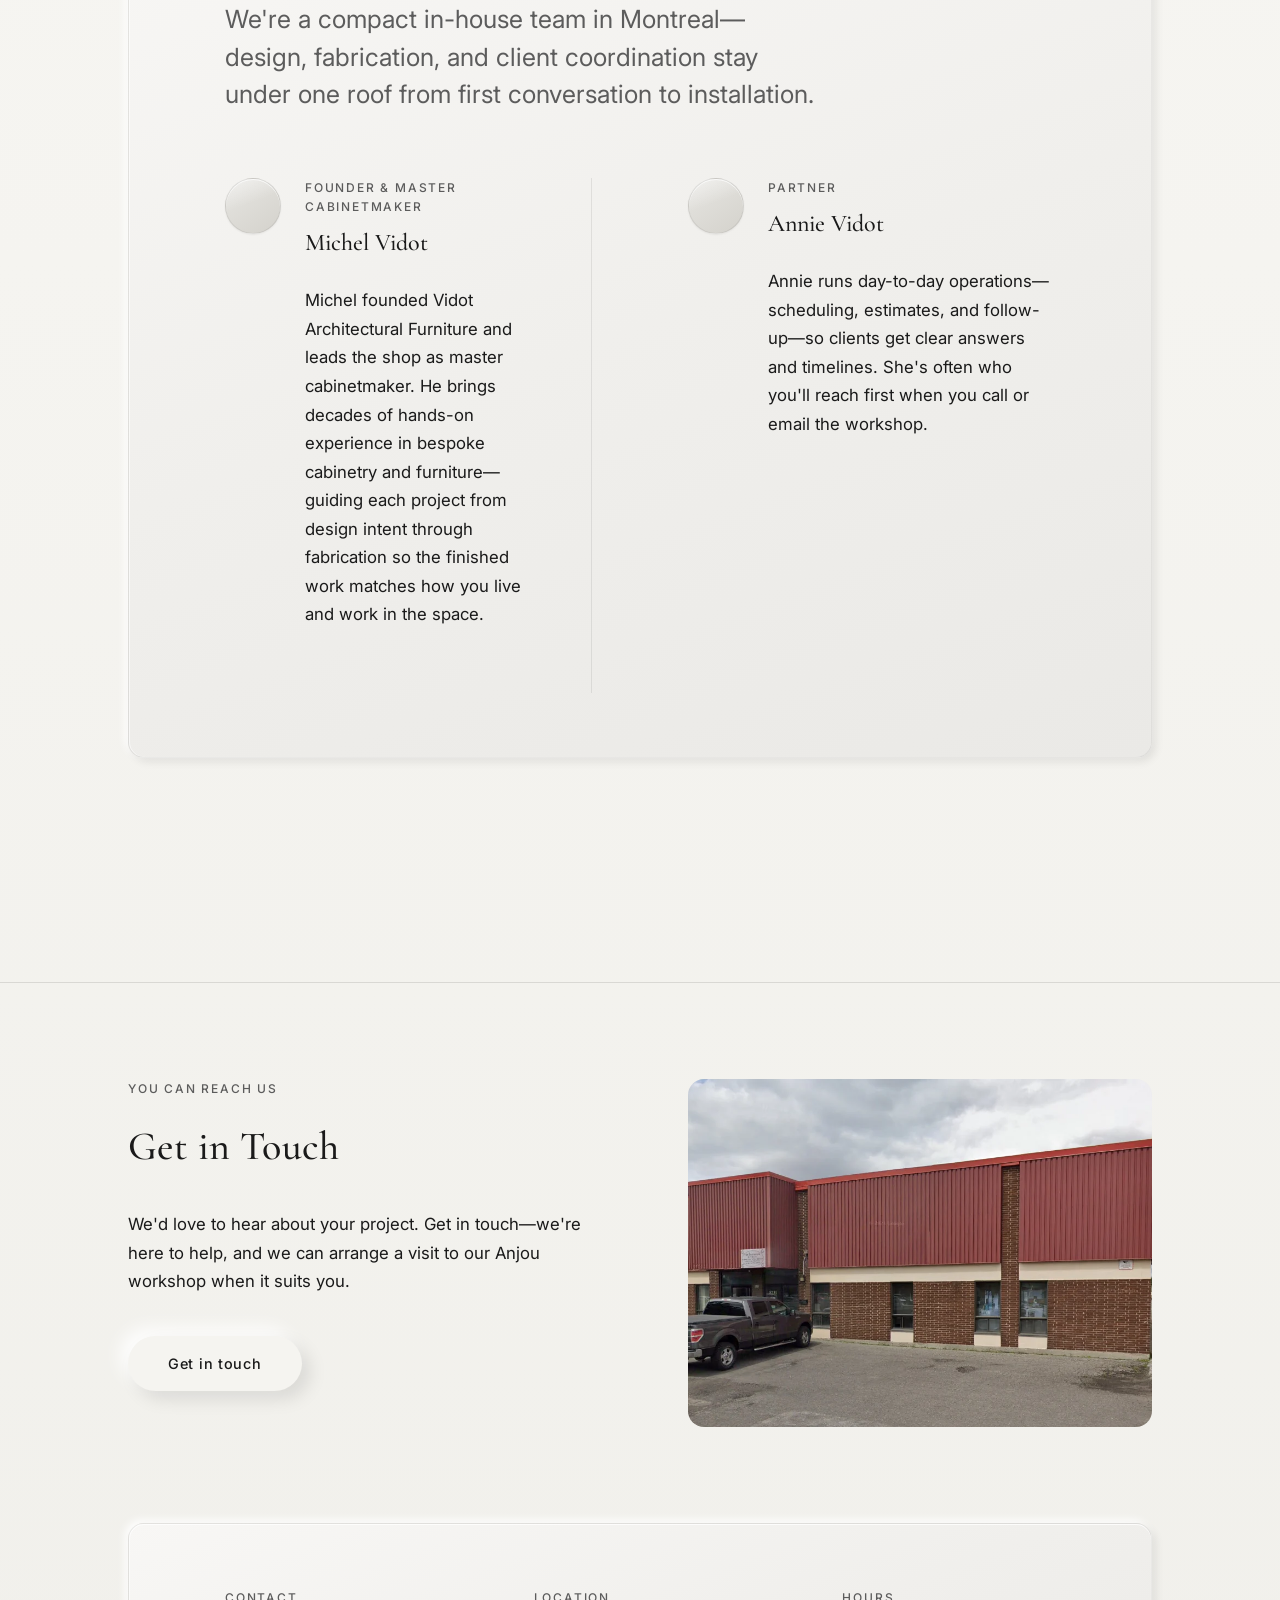
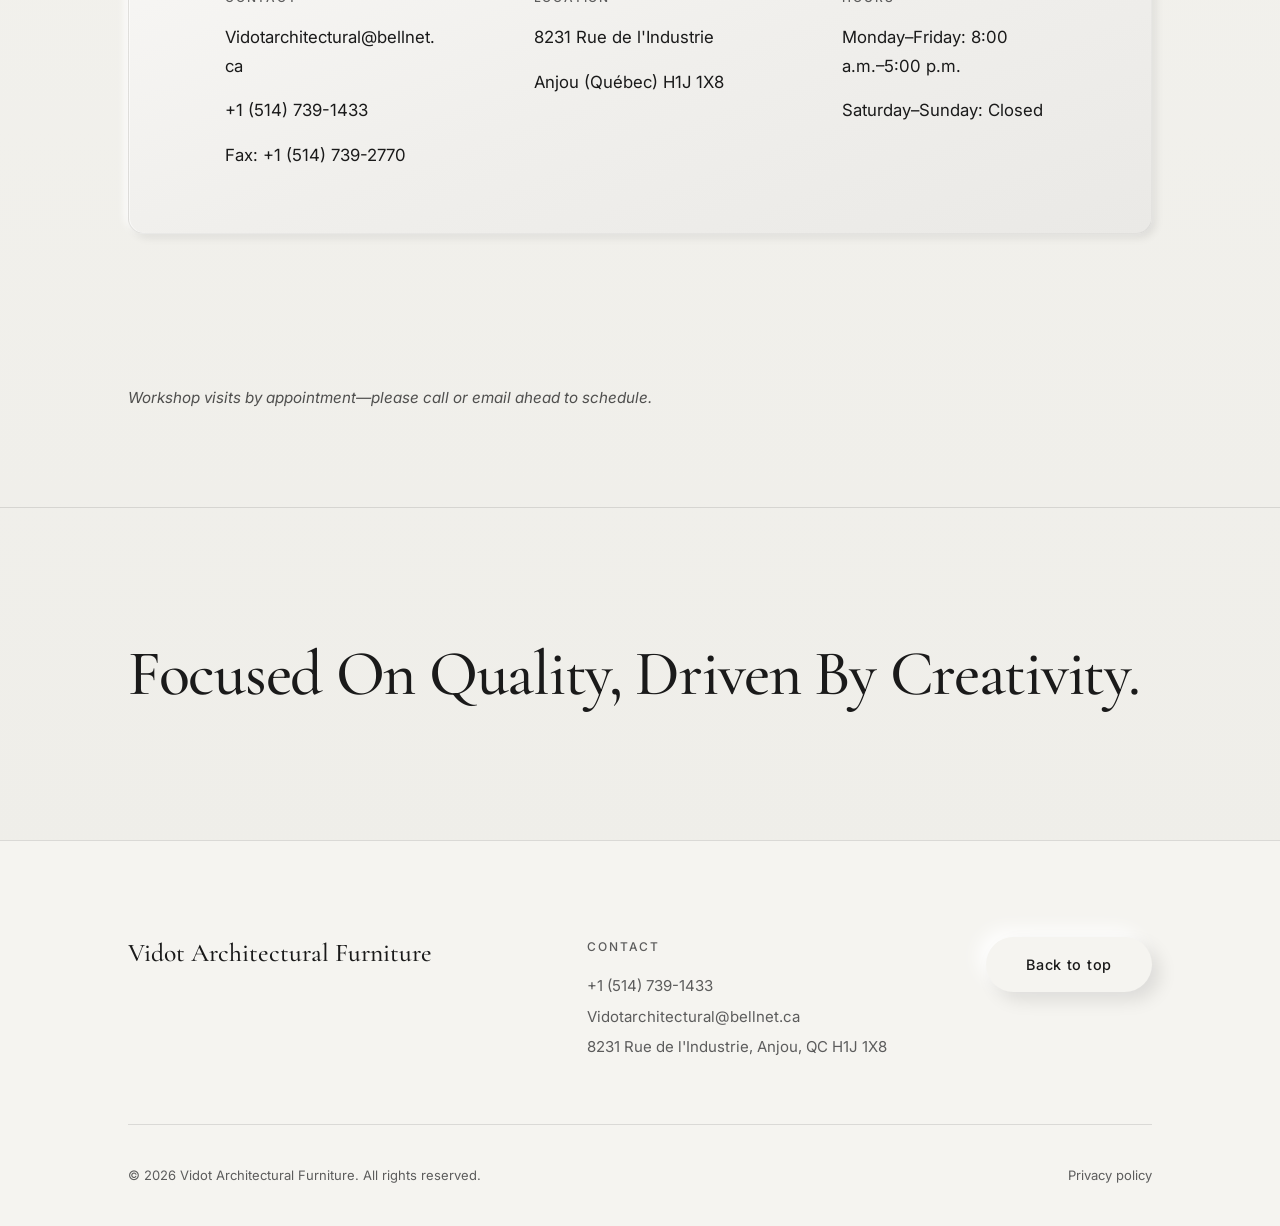
==== commit e84e4714: "Apply full-site design audit and production polish. Unifies typography, mobile layout, accessibility" ====
--- a/about.html
+++ b/about.html
@@ -24,7 +24,7 @@
     <link rel="apple-touch-icon" href="Image/apple-touch-icon.png" sizes="180x180">
     <link rel="preconnect" href="https://fonts.googleapis.com">
     <link rel="preconnect" href="https://fonts.gstatic.com" crossorigin>
-    <link href="https://fonts.googleapis.com/css2?family=Cormorant+Garamond:ital,wght@0,400;0,500;0,600;0,700;1,400&family=Inter:wght@100;200;300;400;500;600&display=swap" rel="stylesheet">
+    <link href="https://fonts.googleapis.com/css2?family=Cormorant+Garamond:ital,wght@0,500;1,500&family=Inter:wght@300;400;500;600&display=swap" rel="stylesheet">
 </head>
 <body class="page-projects">
     <a href="#main" class="skip-link">Skip to main content</a>
@@ -55,7 +55,7 @@
             <img loading="lazy" src="Image/about-hero-millwork.webp" alt="Close-up of bespoke cabinet joinery and fine wood grain—custom millwork craftsmanship">
             <div class="process-hero-content">
                 <h1 class="section-title">Crafting With Care Since 1997</h1>
-                <p class="section-tagline">Proudly Canadian, we've specialized in custom cabinets and furniture of all kinds—from concept to completion and installation, ensuring every detail aligns with our customers' vision.</p>
+                <p class="section-tagline"><span class="only-desktop">Proudly Canadian, we've specialized in custom cabinets and furniture of all kinds—from concept to completion and installation, ensuring every detail aligns with our customers' vision.</span><span class="only-mobile">Custom cabinets and furniture from concept to installation—Canadian-made and detail-first.</span></p>
             </div>
         </section>
 
@@ -64,28 +64,27 @@
                 <div class="process-detail-left animate-on-scroll">
                     <p class="process-detail-label">Our Story</p>
                     <h2 class="about-heading">Vidot Architectural Furniture Inc.</h2>
-                    <p class="process-detail-text">Since 1997, Vidot Architectural Furniture Inc. has specialized in crafting custom cabinets and furniture of all kinds. From concept to completion and installation, we ensure that every detail aligns with our customers' requirements, whether for residential or commercial projects.</p>
-                    <p class="process-detail-text">We work with a wide range of materials to meet your specific needs, and all our creations are crafted in our state-of-the-art 10,000-square-foot workshop in Montreal. Every stage of production is handled in-house by our team of skilled craftsmen, guaranteeing exceptional quality and precision.</p>
+                    <p class="process-detail-text"><span class="only-desktop">Since 1997, Vidot Architectural Furniture Inc. has specialized in crafting custom cabinets and furniture of all kinds. From concept to completion and installation, we ensure that every detail aligns with our customers' requirements, whether for residential or commercial projects.</span><span class="only-mobile">Since 1997: custom cabinets and furniture for residential and commercial projects—concept through installation.</span></p>
+                    <p class="process-detail-text"><span class="only-desktop">We work with a wide range of materials to meet your specific needs, and all our creations are crafted in our state-of-the-art 10,000-square-foot workshop in Montreal. Every stage of production is handled in-house by our team of skilled craftsmen, guaranteeing exceptional quality and precision.</span><span class="only-mobile">Made in our Montreal workshop—materials and fabrication in-house for quality and precision.</span></p>
                 </div>
                 <div class="process-detail-right animate-on-scroll">
-                    <h3 class="process-detail-headline">From Boutiques to Hotels—Dozens of Projects, Each Built on Excellence and Design.</h3>
-                    <p class="process-detail-text">We deliver high-quality, bespoke solutions tailored to each client's vision. Whether it's a residential kitchen, a commercial space, or a statement piece for a boutique or hotel, we approach every project with the same attention to material, detail, and lasting quality.</p>
-                    <a href="#reach-us" class="btn btn-secondary contact-trigger">Get in touch</a>
+                    <h3 class="process-detail-headline"><span class="only-desktop">From Boutiques to Hotels—Dozens of Projects, Each Built on Excellence and Design.</span><span class="only-mobile">From boutiques to hotels—each project built on craft and lasting design.</span></h3>
+                    <p class="process-detail-text"><span class="only-desktop">We deliver high-quality, bespoke solutions tailored to each client's vision. Whether it's a residential kitchen, a commercial space, or a statement piece for a boutique or hotel, we approach every project with the same attention to material, detail, and lasting quality.</span><span class="only-mobile">Bespoke kitchens to commercial spaces—same care for materials, detail, and durability.</span></p>
                 </div>
             </div>
         </section>
 
-        <section class="process-detail about-team">
+        <section class="about-team">
             <div class="project-detail-meta about-team-box">
                 <p class="process-detail-label">Our Team</p>
-                <p class="about-team-lead process-detail-text">We're a compact in-house team in Montreal—design, fabrication, and client coordination stay under one roof from first conversation to installation.</p>
+                <p class="about-team-lead process-detail-text"><span class="only-desktop">We're a compact in-house team in Montreal—design, fabrication, and client coordination stay under one roof from first conversation to installation.</span><span class="only-mobile">Small Montreal team—design, fabrication, and client care under one roof.</span></p>
                 <div class="about-team-grid">
                     <div class="about-team-member animate-on-scroll">
                         <div class="about-team-avatar" role="img" aria-label="Portrait placeholder for Michel Vidot"></div>
                         <div class="about-team-member-body">
                             <span class="about-team-role">Founder &amp; master cabinetmaker</span>
                             <h3 class="about-team-name">Michel Vidot</h3>
-                            <p class="process-detail-text">Michel founded Vidot Architectural Furniture and leads the shop as master cabinetmaker. He brings decades of hands-on experience in bespoke cabinetry and furniture—guiding each project from design intent through fabrication so the finished work matches how you live and work in the space.</p>
+                            <p class="process-detail-text"><span class="only-desktop">Michel founded Vidot Architectural Furniture and leads the shop as master cabinetmaker. He brings decades of hands-on experience in bespoke cabinetry and furniture—guiding each project from design intent through fabrication so the finished work matches how you live and work in the space.</span><span class="only-mobile">Founder and master cabinetmaker—guiding each project from design through fabrication.</span></p>
                         </div>
                     </div>
                     <div class="about-team-member animate-on-scroll">
@@ -93,42 +92,48 @@
                         <div class="about-team-member-body">
                             <span class="about-team-role">Partner</span>
                             <h3 class="about-team-name">Annie Vidot</h3>
-                            <p class="process-detail-text">Annie runs day-to-day operations—scheduling, estimates, and follow-up—so clients get clear answers and timelines. She's often who you'll reach first when you call or email the workshop.</p>
+                            <p class="process-detail-text"><span class="only-desktop">Annie runs day-to-day operations—scheduling, estimates, and follow-up—so clients get clear answers and timelines. She's often who you'll reach first when you call or email the workshop.</span><span class="only-mobile">Operations and client follow-up—often your first contact by phone or email.</span></p>
                         </div>
                     </div>
                 </div>
             </div>
         </section>
 
-        <section id="reach-us" class="process-detail about-contact-cta">
+        <section id="reach-us" class="about-contact-cta">
             <div class="about-contact-layout animate-on-scroll">
                 <div class="about-contact-info">
                     <p class="process-detail-label">You Can Reach Us</p>
                     <h2 class="about-contact-headline">Get in Touch</h2>
-                    <p class="about-contact-intro">We'd love to hear about your project. Get in touch—we're here to help, and we can arrange a visit to our Anjou workshop when it suits you.</p>
+                    <p class="about-contact-intro"><span class="only-desktop">We'd love to hear about your project. Get in touch—we're here to help, and we can arrange a visit to our Anjou workshop when it suits you.</span><span class="only-mobile">Tell us about your project—we can help and arrange a workshop visit when it suits you.</span></p>
+                    <div class="about-contact-actions">
+                        <a href="#contact" class="btn btn-secondary contact-trigger">Get in touch</a>
+                    </div>
                 </div>
                 <div class="about-contact-image">
                     <img loading="lazy" src="Image/location.webp" alt="Vidot Architectural Furniture workshop at 8231 Rue de l'Industrie, Anjou, Montreal">
                 </div>
-                <div class="about-contact-row">
-                    <div class="about-contact-block">
-                        <h3 class="about-contact-label">Contact</h3>
-                        <p class="about-contact-item"><a href="mailto:Vidotarchitectural@bellnet.ca">Vidotarchitectural@bellnet.ca</a></p>
-                        <p class="about-contact-item"><a href="tel:+15147391433">+1 (514) 739-1433</a></p>
-                        <p class="about-contact-item">Fax: <a href="tel:+15147392770">+1 (514) 739-2770</a></p>
+                <div class="about-contact-details-wrap">
+                    <div class="project-detail-meta about-contact-details-box">
+                        <div class="about-contact-row">
+                            <div class="about-contact-block">
+                                <p class="about-contact-label">Contact</p>
+                                <p class="about-contact-item"><a href="mailto:Vidotarchitectural@bellnet.ca">Vidotarchitectural@bellnet.ca</a></p>
+                                <p class="about-contact-item"><a href="tel:+15147391433">+1 (514) 739-1433</a></p>
+                                <p class="about-contact-item">Fax: <a href="tel:+15147392770">+1 (514) 739-2770</a></p>
+                            </div>
+                            <div class="about-contact-block">
+                                <p class="about-contact-label">Location</p>
+                                <p class="about-contact-item">8231 Rue de l'Industrie</p>
+                                <p class="about-contact-item">Anjou (Québec) H1J 1X8</p>
+                            </div>
+                            <div class="about-contact-block">
+                                <p class="about-contact-label">Hours</p>
+                                <p class="about-contact-item">Monday–Friday: 8:00 a.m.–5:00 p.m.</p>
+                                <p class="about-contact-item">Saturday–Sunday: Closed</p>
+                            </div>
+                        </div>
                     </div>
-                    <div class="about-contact-block">
-                        <h3 class="about-contact-label">Location</h3>
-                        <p class="about-contact-item">8231 Rue de l'Industrie</p>
-                        <p class="about-contact-item">Anjou (Québec) H1J 1X8</p>
-                        <p class="about-contact-item">Workshop visits by appointment—please call or email ahead to schedule.</p>
-                    </div>
-                    <div class="about-contact-block">
-                        <h3 class="about-contact-label">Hours</h3>
-                        <p class="about-contact-item">Monday–Friday: 8:00 a.m.–5:00 p.m.</p>
-                        <p class="about-contact-item">Saturday–Sunday: Closed</p>
-                        <p class="about-contact-item">Eastern Time</p>
-                    </div>
+                    <p class="about-contact-workshop-note">Workshop visits by appointment—please call or email ahead to schedule.</p>
                 </div>
             </div>
         </section>
@@ -138,15 +143,25 @@
         </section>
 
         <footer id="contact" class="footer">
-            <a href="#main" class="back-to-top" aria-label="Back to top of page">Back to the top of the page</a>
-
-            <div class="footer-info">
-                <p class="company-name">Vidot Architectural Furniture</p>
-                <a href="tel:+15147391433">+1 (514) 739-1433</a>
-                <a href="mailto:Vidotarchitectural@bellnet.ca">Vidotarchitectural@bellnet.ca</a>
-                <address>8231 Rue de l'Industrie, Anjou, QC H1J 1X8</address>
+            <div class="footer-main">
+                <div class="footer-brand">
+                    <p class="footer-company-name">Vidot Architectural Furniture</p>
+                </div>
+                <div class="footer-contact">
+                    <p class="footer-contact-label">Contact</p>
+                    <ul class="footer-contact-list">
+                        <li><a href="tel:+15147391433">+1 (514) 739-1433</a></li>
+                        <li><a href="mailto:Vidotarchitectural@bellnet.ca">Vidotarchitectural@bellnet.ca</a></li>
+                        <li>
+                            <address class="footer-address">8231 Rue de l'Industrie, Anjou, QC H1J 1X8</address>
+                        </li>
+                    </ul>
+                </div>
+                <a href="#main" class="btn btn-secondary back-to-top" aria-label="Back to top of page">Back to top</a>
+            </div>
+            <div class="footer-meta">
+                <p class="footer-copyright">© 2026 Vidot Architectural Furniture. All rights reserved.</p>
                 <p class="footer-privacy"><a href="privacy.html">Privacy policy</a></p>
-                <p class="footer-copyright">© 2026 Vidot Architectural Furniture. All rights reserved.</p>
             </div>
         </footer>
     </main>
--- a/css/styles.css
+++ b/css/styles.css
@@ -50,7 +50,28 @@
     --radius-image: 16px;
     --font-serif: 'Cormorant Garamond', Georgia, serif;
     --font-sans: 'Inter', -apple-system, BlinkMacSystemFont, sans-serif;
+    --font-weight-body: 400;
+    --font-weight-serif: 500;
+    --text-body-size: 1.05rem;
+    --text-body-leading: 1.7;
+    --label-size: 0.75rem;
+    --label-spacing: 0.15em;
     --transition: 0.3s ease;
+}
+
+/* Abbreviated copy on small screens (paired .only-desktop / .only-mobile in markup) */
+.only-mobile {
+    display: none !important;
+}
+
+@media (max-width: 768px) {
+    .only-desktop {
+        display: none !important;
+    }
+
+    .only-mobile {
+        display: block !important;
+    }
 }
 
 html {
@@ -147,6 +168,7 @@
 body {
     font-family: var(--font-sans);
     font-size: 16px;
+    font-weight: var(--font-weight-body);
     line-height: 1.6;
     color: var(--color-text);
     background: transparent;
@@ -156,6 +178,29 @@
     min-height: 100%;
 }
 
+/* Serif titles — weight 500 for all display + section headings (Cormorant Garamond) */
+:is(
+    .hero-title,
+    .page-title,
+    .project-detail-title,
+    .quote-cta-text,
+    .projects-page .page-title,
+    .section-title,
+    .process-detail-headline,
+    .project-section-title,
+    .related-projects-title,
+    .project-info h3,
+    .related-project-info h3,
+    .about-heading,
+    .about-team-name,
+    .about-contact-headline,
+    .privacy-content .privacy-h2,
+    .contact-modal-title
+) {
+    font-weight: var(--font-weight-serif);
+    font-style: normal;
+}
+
 img {
     max-width: 100%;
     height: auto;
@@ -170,6 +215,16 @@
 
 button {
     touch-action: manipulation;
+}
+
+a:focus-visible,
+button:focus-visible {
+    outline: 2px solid var(--color-text);
+    outline-offset: 3px;
+}
+
+.nav-list a:focus-visible {
+    outline-offset: 5px;
 }
 
 ul {
@@ -244,7 +299,6 @@
 .nav-logo {
     font-family: var(--font-serif);
     font-size: 1.25rem;
-    font-weight: 600;
     letter-spacing: normal;
     display: flex;
     align-items: center;
@@ -254,6 +308,7 @@
 .nav-logo-text {
     font-family: 'Inter', sans-serif;
     font-weight: 300;
+    font-style: normal;
     letter-spacing: normal;
     white-space: nowrap;
 }
@@ -390,7 +445,21 @@
     inset: 0;
     z-index: 2;
     pointer-events: none;
-    background: linear-gradient(to top, rgba(26, 26, 26, 0.7) 0%, rgba(26, 26, 26, 0.3) 40%, transparent 70%);
+    /* Layered scrim: global veil + left reading zone + bottom anchor */
+    background:
+        linear-gradient(
+            to top,
+            rgba(26, 26, 26, 0.78) 0%,
+            rgba(26, 26, 26, 0.28) 42%,
+            transparent 72%
+        ),
+        linear-gradient(
+            to right,
+            rgba(26, 26, 26, 0.58) 0%,
+            rgba(26, 26, 26, 0.22) 42%,
+            transparent 72%
+        ),
+        rgba(26, 26, 26, 0.14);
 }
 
 .hero-content {
@@ -409,7 +478,19 @@
 .hero .hero-tagline,
 .hero .btn {
     color: #fff;
-    text-shadow: 0 1px 3px rgba(0, 0, 0, 0.3);
+}
+
+.hero .hero-title {
+    text-shadow: 0 2px 28px rgba(0, 0, 0, 0.42);
+}
+
+.hero .hero-tagline {
+    text-shadow: 0 1px 16px rgba(0, 0, 0, 0.38);
+    color: rgba(255, 255, 255, 0.94);
+}
+
+.hero .btn {
+    text-shadow: 0 1px 8px rgba(0, 0, 0, 0.25);
 }
 
 .hero .btn-secondary {
@@ -428,46 +509,114 @@
 
 .hero-scroll-indicator {
     position: absolute;
-    bottom: var(--space-lg);
+    bottom: calc(var(--space-xl) + env(safe-area-inset-bottom, 0px));
     left: 50%;
     transform: translateX(-50%);
     z-index: 1;
     display: flex;
     flex-direction: column;
     align-items: center;
-    gap: var(--space-sm);
+    gap: 0.625rem;
+    min-width: 44px;
+    min-height: 44px;
+    padding: var(--space-xs);
     color: #fff;
-    opacity: 0.9;
+    text-decoration: none;
+    transition: opacity var(--transition), transform var(--transition);
+}
+
+.hero-scroll-indicator:hover,
+.hero-scroll-indicator:focus-visible {
+    color: #fff;
+}
+
+.hero-scroll-ring {
+    display: flex;
+    align-items: center;
+    justify-content: center;
+    width: 2.75rem;
+    height: 2.75rem;
+    border-radius: 50%;
+    border: 1px solid rgba(255, 255, 255, 0.42);
+    background: rgba(255, 255, 255, 0.1);
+    backdrop-filter: blur(10px);
+    -webkit-backdrop-filter: blur(10px);
+    box-shadow:
+        0 8px 32px rgba(0, 0, 0, 0.18),
+        inset 0 1px 0 rgba(255, 255, 255, 0.28);
+    transition:
+        background var(--transition),
+        border-color var(--transition),
+        box-shadow var(--transition),
+        transform var(--transition);
+}
+
+.hero-scroll-chevron {
+    width: 1.125rem;
+    height: 1.125rem;
+    display: block;
+}
+
+.hero-scroll-text {
+    font-size: 0.6875rem;
+    font-weight: 500;
+    letter-spacing: 0.16em;
+    text-transform: uppercase;
+    opacity: 0.88;
+    text-shadow: 0 1px 12px rgba(0, 0, 0, 0.4);
     transition: opacity var(--transition);
 }
 
-.hero-scroll-indicator:hover {
+@media (prefers-reduced-motion: no-preference) {
+    .hero-scroll-chevron {
+        animation: hero-scroll-bob 2.4s cubic-bezier(0.45, 0, 0.55, 1) infinite;
+    }
+
+    .hero-scroll-indicator:hover .hero-scroll-ring,
+    .hero-scroll-indicator:focus-visible .hero-scroll-ring {
+        transform: translateY(-3px);
+    }
+}
+
+@keyframes hero-scroll-bob {
+    0%, 100% {
+        transform: translateY(-1px);
+        opacity: 0.72;
+    }
+    50% {
+        transform: translateY(4px);
+        opacity: 1;
+    }
+}
+
+.hero-scroll-indicator:hover .hero-scroll-ring,
+.hero-scroll-indicator:focus-visible .hero-scroll-ring {
+    background: rgba(255, 255, 255, 0.2);
+    border-color: rgba(255, 255, 255, 0.72);
+    box-shadow:
+        0 10px 36px rgba(0, 0, 0, 0.22),
+        inset 0 1px 0 rgba(255, 255, 255, 0.38);
+}
+
+.hero-scroll-indicator:hover .hero-scroll-text,
+.hero-scroll-indicator:focus-visible .hero-scroll-text {
     opacity: 1;
 }
 
-.hero-scroll-text {
-    font-size: 0.75rem;
-    font-weight: 500;
-    letter-spacing: 0.15em;
-    text-transform: uppercase;
-}
-
-.hero-scroll-line {
-    width: 1px;
-    height: 48px;
-    background: linear-gradient(to bottom, rgba(255,255,255,0.9), transparent);
-    border-radius: 2px;
-    animation: scroll-line-pulse 2s ease-in-out infinite;
-}
-
-@keyframes scroll-line-pulse {
-    0%, 100% { opacity: 0.4; transform: scaleY(0.6); transform-origin: top; }
-    50% { opacity: 1; transform: scaleY(1); transform-origin: top; }
+.hero-scroll-indicator:focus-visible .hero-scroll-ring {
+    outline: 2px solid rgba(255, 255, 255, 0.85);
+    outline-offset: 3px;
 }
 
 body.scrolled-past-hero .hero-scroll-indicator {
     opacity: 0;
     pointer-events: none;
+}
+
+@media (prefers-reduced-motion: reduce) {
+    .hero-scroll-chevron {
+        animation: none;
+    }
 }
 
 .hero-text-group {
@@ -479,7 +628,6 @@
 .hero-title {
     font-family: var(--font-serif);
     font-size: clamp(2.5rem, 6vw, 4.5rem);
-    font-weight: 500;
     line-height: 1.15;
     letter-spacing: -0.02em;
     margin-bottom: var(--space-lg);
@@ -552,9 +700,10 @@
 }
 
 .projects-label {
-    font-size: 0.75rem;
+    font-family: var(--font-sans);
+    font-size: var(--label-size);
     font-weight: 500;
-    letter-spacing: 0.15em;
+    letter-spacing: var(--label-spacing);
     text-transform: uppercase;
     color: var(--color-muted);
     margin-top: var(--space-2xl);
@@ -620,7 +769,6 @@
 .project-info h3 {
     font-family: var(--font-serif);
     font-size: 1.5rem;
-    font-weight: 500;
     margin-bottom: var(--space-xs);
 }
 
@@ -642,7 +790,9 @@
 .projects-cta .btn,
 .process-detail .btn,
 .about-contact-cta .btn,
-.footer .btn {
+.footer .btn,
+.privacy-content .btn,
+.contact-modal .btn {
     border: none;
     border-radius: 9999px;
     box-shadow:
@@ -654,14 +804,16 @@
 .projects-cta .btn-secondary,
 .process-detail .btn-secondary,
 .about-contact-cta .btn-secondary,
-.footer .btn {
+.footer .btn-secondary,
+.privacy-content .btn-secondary {
     background: var(--color-bg);
 }
 
 /* Primary: dark fill with soft raised bevel */
 .projects-cta .btn-primary,
 .process-detail .btn-primary,
-.about-contact-cta .btn-primary {
+.about-contact-cta .btn-primary,
+.contact-modal .btn-primary {
     background: var(--color-text);
     color: var(--color-bg);
     box-shadow:
@@ -674,7 +826,9 @@
 .process-detail .btn-primary:hover,
 .process-detail .btn-primary:focus-visible,
 .about-contact-cta .btn-primary:hover,
-.about-contact-cta .btn-primary:focus-visible {
+.about-contact-cta .btn-primary:focus-visible,
+.contact-modal .btn-primary:hover,
+.contact-modal .btn-primary:focus-visible {
     box-shadow:
         4px 4px 8px rgba(0, 0, 0, 0.2),
         inset 1px 1px 2px rgba(0, 0, 0, 0.2);
@@ -686,8 +840,10 @@
 .process-detail .btn-secondary:focus-visible,
 .about-contact-cta .btn-secondary:hover,
 .about-contact-cta .btn-secondary:focus-visible,
-.footer .btn:hover,
-.footer .btn:focus-visible {
+.footer .btn-secondary:hover,
+.footer .btn-secondary:focus-visible,
+.privacy-content .btn-secondary:hover,
+.privacy-content .btn-secondary:focus-visible {
     background: var(--color-text);
     color: var(--color-bg);
     box-shadow:
@@ -695,15 +851,6 @@
         inset 0 1px 0 rgba(255, 255, 255, 0.1);
 }
 
-.projects-cta .btn-primary:hover,
-.projects-cta .btn-primary:focus-visible,
-.process-detail .btn-primary:hover,
-.process-detail .btn-primary:focus-visible,
-.about-contact-cta .btn-primary:hover,
-.about-contact-cta .btn-primary:focus-visible {
-    background: var(--color-text);
-}
-
 .projects-page {
     padding-top: calc(var(--space-3xl) + 120px);
     padding-inline: var(--page-margin);
@@ -712,7 +859,6 @@
 .projects-page .page-title {
     font-family: var(--font-serif);
     font-size: clamp(3rem, 12vw, 8rem);
-    font-weight: 500;
     line-height: 0.9;
     letter-spacing: -0.04em;
     margin-bottom: var(--space-2xl);
@@ -743,7 +889,7 @@
     grid-column: 1 / -1;
     font-family: var(--font-sans);
     font-size: clamp(1.25rem, 2.5vw, 1.5rem);
-    font-weight: 400;
+    font-weight: var(--font-weight-body);
     line-height: 1.75;
     letter-spacing: 0.01em;
     color: var(--color-text);
@@ -835,9 +981,9 @@
 }
 
 .process-detail-label {
-    font-size: 0.75rem;
+    font-size: var(--label-size);
     font-weight: 500;
-    letter-spacing: 0.15em;
+    letter-spacing: var(--label-spacing);
     text-transform: uppercase;
     color: var(--color-muted);
     margin-bottom: var(--space-lg);
@@ -901,7 +1047,6 @@
 .process-detail-headline {
     font-family: var(--font-serif);
     font-size: clamp(1.75rem, 3vw, 2.25rem);
-    font-weight: 500;
     margin-bottom: var(--space-lg);
     color: var(--color-text);
     max-width: 36em;
@@ -925,18 +1070,18 @@
 .about-heading {
     font-family: var(--font-serif);
     font-size: clamp(1.5rem, 2.5vw, 2rem);
-    font-weight: 600;
     margin-bottom: var(--space-lg);
     margin-top: 0;
     color: var(--color-text);
 }
 
 .about-content {
-    padding: var(--space-3xl) var(--page-margin) var(--space-3xl);
+    padding: var(--space-3xl) var(--page-margin) var(--space-2xl);
 }
 
 .about-content .process-detail-grid {
     gap: var(--space-2xl);
+    text-align: left;
 }
 
 .about-content .process-detail-label {
@@ -948,16 +1093,12 @@
 }
 
 .about-content .process-detail-right .process-detail-text:last-of-type {
-    margin-bottom: var(--space-xl);
-}
-
-.about-content .process-detail-headline {
-    font-weight: 600;
+    margin-bottom: 0;
 }
 
 .about-team {
     padding-top: 0;
-    padding-bottom: var(--space-3xl);
+    padding-bottom: var(--space-2xl);
     padding-left: 0;
     padding-right: 0;
 }
@@ -988,6 +1129,7 @@
     width: 100%;
     padding-left: var(--page-margin);
     padding-right: var(--page-margin);
+    text-align: left;
 }
 
 .about-team-grid {
@@ -1032,9 +1174,9 @@
 
 .about-team-role {
     display: block;
-    font-size: 0.75rem;
+    font-size: var(--label-size);
     font-weight: 500;
-    letter-spacing: 0.15em;
+    letter-spacing: var(--label-spacing);
     text-transform: uppercase;
     color: var(--color-muted);
     margin-bottom: var(--space-xs);
@@ -1043,7 +1185,6 @@
 .about-team-name {
     font-family: var(--font-serif);
     font-size: clamp(1.25rem, 2vw, 1.5rem);
-    font-weight: 500;
     color: var(--color-text);
     margin-bottom: var(--space-md);
 }
@@ -1054,7 +1195,7 @@
 
 /* About contact CTA */
 .about-contact-cta {
-    padding: var(--space-3xl) var(--page-margin);
+    padding: var(--space-2xl) var(--page-margin);
     border-top: 1px solid var(--color-border);
     border-bottom: 1px solid var(--color-border);
 }
@@ -1066,7 +1207,6 @@
 .about-contact-headline {
     font-family: var(--font-serif);
     font-size: clamp(2rem, 4vw, 2.5rem);
-    font-weight: 600;
     color: var(--color-text);
     margin-bottom: var(--space-lg);
     letter-spacing: 0.01em;
@@ -1074,38 +1214,80 @@
 }
 
 .about-contact-intro {
-    font-size: 1.05rem;
-    font-weight: 400;
-    line-height: 1.7;
+    font-size: var(--text-body-size);
+    font-weight: var(--font-weight-body);
+    line-height: var(--text-body-leading);
     color: var(--color-text);
     margin: 0;
     max-width: 28em;
+}
+
+.about-contact-actions {
+    margin-top: var(--space-lg);
+    display: flex;
+    justify-content: flex-start;
+}
+
+.about-contact-actions .btn {
+    width: auto;
+    max-width: 100%;
 }
 
 .about-contact-layout {
     display: grid;
     grid-template-columns: 1fr 1fr;
     column-gap: var(--space-2xl);
-    row-gap: var(--space-3xl);
+    row-gap: var(--space-2xl);
     align-items: start;
     max-width: none;
     width: 100%;
 }
 
-/* Full-width row under headline + image (row was previously trapped in the left column) */
-.about-contact-layout > .about-contact-row {
+/* Full-width block: contact box + workshop note (keeps note tight under the card) */
+.about-contact-layout > .about-contact-details-wrap {
     grid-column: 1 / -1;
+    display: flex;
+    flex-direction: column;
+    gap: var(--space-md);
+}
+
+.about-contact-details-box {
+    margin: 0;
+    width: 100%;
+    max-width: none;
+    padding-left: var(--page-margin);
+    padding-right: var(--page-margin);
+    text-align: left;
+}
+
+.about-contact-cta .about-contact-details-box {
+    margin-left: 0;
+    margin-right: 0;
+}
+
+.about-contact-details-box .about-contact-row {
+    gap: var(--space-xl) var(--space-2xl);
+}
+
+.about-contact-workshop-note {
+    margin: 0;
+    font-size: 0.95rem;
+    font-style: italic;
+    opacity: 0.75;
+    color: var(--color-text);
+    text-align: left;
 }
 
 .about-contact-info {
     padding: 0;
     min-width: 0;
+    text-align: left;
 }
 
 .about-contact-row {
     display: grid;
     grid-template-columns: repeat(3, minmax(0, 1fr));
-    gap: var(--space-2xl) var(--space-3xl);
+    gap: var(--space-xl) var(--space-2xl);
 }
 
 .about-contact-block {
@@ -1123,8 +1305,8 @@
     aspect-ratio: 4 / 3;
     background: var(--color-bg);
     align-self: start;
-    justify-self: center;
-    width: 85%;
+    justify-self: stretch;
+    width: 100%;
 }
 
 .about-contact-image img {
@@ -1134,9 +1316,9 @@
 }
 
 .about-contact-label {
-    font-size: 0.75rem;
+    font-size: var(--label-size);
     font-weight: 500;
-    letter-spacing: 0.15em;
+    letter-spacing: var(--label-spacing);
     text-transform: uppercase;
     color: var(--color-muted);
     display: block;
@@ -1144,8 +1326,8 @@
 }
 
 .about-contact-item {
-    font-size: 1.1rem;
-    line-height: 1.7;
+    font-size: var(--text-body-size);
+    line-height: var(--text-body-leading);
     color: var(--color-text);
     margin-bottom: var(--space-sm);
     overflow-wrap: anywhere;
@@ -1158,7 +1340,7 @@
 
 .about-contact-item strong {
     font-family: var(--font-serif);
-    font-weight: 500;
+    font-weight: var(--font-weight-serif);
     font-size: 1.15rem;
 }
 
@@ -1179,8 +1361,8 @@
 }
 
 .process-detail-text {
-    font-size: 1.05rem;
-    line-height: 1.7;
+    font-size: var(--text-body-size);
+    line-height: var(--text-body-leading);
     color: var(--color-text);
     margin-bottom: var(--space-md);
 }
@@ -1192,7 +1374,6 @@
 .section-title {
     font-family: var(--font-serif);
     font-size: clamp(2rem, 4vw, 3rem);
-    font-weight: 500;
     margin-bottom: var(--space-md);
     color: var(--color-text);
 }
@@ -1217,19 +1398,9 @@
     max-width: none;
 }
 
-.project-category {
-    font-size: 0.9rem;
-    font-weight: 500;
-    letter-spacing: 0.1em;
-    text-transform: uppercase;
-    color: var(--color-muted);
-    margin-bottom: var(--space-sm);
-}
-
 .project-detail-title {
     font-family: var(--font-serif);
     font-size: clamp(3rem, 12vw, 8rem);
-    font-weight: 500;
     line-height: 0.95;
     letter-spacing: -0.03em;
     margin-bottom: var(--space-xl);
@@ -1239,8 +1410,8 @@
 }
 
 .project-detail-intro {
-    font-size: 1.15rem;
-    line-height: 1.7;
+    font-size: var(--text-body-size);
+    line-height: var(--text-body-leading);
     color: var(--color-muted);
     margin-bottom: var(--space-2xl);
 }
@@ -1267,9 +1438,9 @@
 }
 
 .project-meta-item dt {
-    font-size: 0.85rem;
+    font-size: var(--label-size);
     font-weight: 500;
-    letter-spacing: 0.05em;
+    letter-spacing: var(--label-spacing);
     text-transform: uppercase;
     color: var(--color-muted);
     margin-bottom: var(--space-xs);
@@ -1283,33 +1454,24 @@
 /* Arc-style gallery: asymmetric grid, full width, generous negative space */
 .project-gallery-arc {
     width: 100%;
-    margin: var(--space-3xl) 0;
+    margin: var(--space-2xl) 0;
     padding: 0 var(--page-margin);
 }
 
 .project-gallery-label {
-    font-size: 0.75rem;
+    font-size: var(--label-size);
     font-weight: 500;
-    letter-spacing: 0.15em;
+    letter-spacing: var(--label-spacing);
     text-transform: uppercase;
     color: var(--color-muted);
     margin-bottom: var(--space-lg);
 }
 
-.project-gallery-section-title {
-    font-family: var(--font-serif);
-    font-size: clamp(1.5rem, 2.5vw, 2rem);
-    font-weight: 500;
-    margin-bottom: var(--space-xl);
-    color: var(--color-text);
-    letter-spacing: 0.02em;
-}
-
 .project-gallery-arc-grid {
     display: grid;
     grid-template-columns: repeat(6, 1fr);
-    grid-auto-rows: minmax(200px, auto);
-    gap: 12rem;
+    grid-auto-rows: minmax(180px, auto);
+    gap: 3.5rem;
 }
 
 .project-gallery-item {
@@ -1442,8 +1604,9 @@
     }
 
     .project-gallery-arc-grid {
-        grid-template-columns: repeat(2, 1fr);
-        gap: var(--space-2xl);
+        grid-template-columns: 1fr;
+        gap: var(--space-xl);
+        grid-auto-rows: auto;
     }
 
     .project-gallery-item.size-full,
@@ -1451,25 +1614,25 @@
     .project-gallery-item.size-narrow,
     .project-gallery-item.size-half,
     .project-gallery-item.size-tall {
-        grid-column: span 1;
-        grid-row: span 1;
+        grid-column: 1 / -1;
+        grid-row: auto;
     }
 
     .project-gallery-item.orientation-portrait {
-        max-width: 520px;
-        justify-self: center;
+        max-width: none;
+        width: 100%;
+        justify-self: stretch;
     }
 }
 
 @media (max-width: 600px) {
-    /* Keep 2 columns so portrait is never isolated */
     .project-gallery-arc-grid {
-        grid-template-columns: repeat(2, 1fr);
+        grid-template-columns: 1fr;
         gap: var(--space-lg);
     }
 
     .project-gallery-item.orientation-portrait {
-        max-width: 100%;
+        max-width: none;
     }
 }
 
@@ -1483,38 +1646,18 @@
 .project-section-title {
     font-family: var(--font-serif);
     font-size: clamp(1.75rem, 3vw, 2.5rem);
-    font-weight: 500;
     margin-bottom: var(--space-xl);
     color: var(--color-text);
 }
 
 .project-section-content p {
+    font-size: var(--text-body-size);
+    line-height: var(--text-body-leading);
     margin-bottom: var(--space-lg);
 }
 
 .project-section-content p:last-child {
     margin-bottom: 0;
-}
-
-.project-quote {
-    margin: var(--space-3xl) 0;
-    padding: var(--space-2xl) var(--page-margin);
-    width: 100%;
-    max-width: none;
-}
-
-.project-quote p {
-    font-family: var(--font-serif);
-    font-size: clamp(1.25rem, 2vw, 1.5rem);
-    font-style: italic;
-    line-height: 1.6;
-    margin-bottom: var(--space-md);
-}
-
-.project-quote cite {
-    font-size: 0.9rem;
-    font-style: normal;
-    color: var(--color-muted);
 }
 
 .related-projects {
@@ -1525,16 +1668,15 @@
 .related-projects-title {
     font-family: var(--font-serif);
     font-size: clamp(1.5rem, 2.5vw, 2rem);
-    font-weight: 500;
     margin-bottom: var(--space-xl);
     color: var(--color-text);
 }
 
 .related-projects-grid {
     display: grid;
-    grid-template-columns: repeat(3, 1fr);
+    grid-template-columns: repeat(2, 1fr);
     gap: var(--space-lg);
-    max-width: 1400px;
+    max-width: 920px;
 }
 
 .related-project-card {
@@ -1560,8 +1702,9 @@
 }
 
 .related-project-category {
-    font-size: 0.8rem;
-    letter-spacing: 0.05em;
+    font-size: var(--label-size);
+    font-weight: 500;
+    letter-spacing: var(--label-spacing);
     text-transform: uppercase;
     color: var(--color-muted);
     display: block;
@@ -1571,7 +1714,6 @@
 .related-project-info h3 {
     font-family: var(--font-serif);
     font-size: 1.25rem;
-    font-weight: 500;
 }
 
 @media (max-width: 1024px) {
@@ -1600,7 +1742,6 @@
 .quote-cta-text {
     font-family: var(--font-serif);
     font-size: clamp(2rem, 6vw, 4rem);
-    font-weight: 500;
     line-height: 1.2;
     letter-spacing: -0.02em;
     color: var(--color-text);
@@ -1610,75 +1751,141 @@
 
 /* ===== Footer ===== */
 .footer {
-    padding: var(--space-xl) var(--page-margin);
+    padding: var(--space-2xl) var(--page-margin) var(--space-lg);
     border-top: 1px solid var(--color-border);
     background: var(--color-bg);
 }
 
+.footer-main {
+    display: grid;
+    grid-template-columns: minmax(0, 1.2fr) minmax(0, 1fr) auto;
+    gap: var(--space-xl) var(--space-2xl);
+    align-items: start;
+    padding-bottom: var(--space-xl);
+    border-bottom: 1px solid var(--color-border);
+    margin-bottom: var(--space-lg);
+}
+
+.footer-brand {
+    min-width: 0;
+}
+
+.footer-company-name {
+    font-family: var(--font-serif);
+    font-size: clamp(1.25rem, 2vw, 1.625rem);
+    font-weight: var(--font-weight-serif);
+    font-style: normal;
+    line-height: 1.25;
+    color: var(--color-text);
+    margin: 0;
+    max-width: 14em;
+}
+
+.footer-contact {
+    min-width: 0;
+}
+
+.footer-contact-label {
+    font-size: var(--label-size);
+    font-weight: 500;
+    letter-spacing: var(--label-spacing);
+    text-transform: uppercase;
+    color: var(--color-muted);
+    margin: 0 0 var(--space-sm);
+}
+
+.footer-contact-list {
+    list-style: none;
+    padding: 0;
+    margin: 0;
+    display: flex;
+    flex-direction: column;
+    gap: 0.35rem;
+}
+
+.footer-contact-list a,
+.footer-address {
+    font-size: 0.9375rem;
+    line-height: 1.65;
+    color: var(--color-muted);
+    font-style: normal;
+    transition: color var(--transition);
+}
+
+.footer-contact-list a:hover {
+    color: var(--color-text);
+}
+
 .back-to-top {
-    display: inline-block;
-    font-size: 0.85rem;
-    padding: var(--space-xs) 0;
-    min-height: 44px;
-    line-height: 1.4;
-    color: var(--color-muted);
-    margin-bottom: var(--space-md);
-    transition: color var(--transition);
-}
-
-.back-to-top:hover {
-    color: var(--color-text);
-}
-
-.footer-info {
+    justify-self: end;
+    align-self: start;
+    margin-top: 0;
+    width: auto;
+    max-width: 100%;
+}
+
+.footer .btn-secondary.back-to-top {
+    margin-top: 0;
+}
+
+.footer-meta {
     display: flex;
     flex-wrap: wrap;
-    gap: var(--space-sm);
-    font-size: 0.9rem;
+    justify-content: space-between;
+    align-items: center;
+    gap: var(--space-sm) var(--space-lg);
+    font-size: 0.8125rem;
     color: var(--color-muted);
 }
 
-/* Mobile: adequate touch targets for footer links */
+.footer-copyright {
+    margin: 0;
+}
+
+.footer-privacy {
+    margin: 0;
+}
+
+.footer-privacy a {
+    color: var(--color-muted);
+    text-decoration: none;
+    border-bottom: 1px solid transparent;
+    transition: color var(--transition), border-color var(--transition);
+}
+
+.footer-privacy a:hover,
+.footer-privacy a:focus-visible {
+    color: var(--color-text);
+    border-bottom-color: currentColor;
+}
+
 @media (max-width: 768px) {
-    .footer-info a {
-        padding: var(--space-sm) 0;
+    .footer-main {
+        grid-template-columns: 1fr;
+        gap: var(--space-lg);
+    }
+
+    .back-to-top {
+        justify-self: start;
+        order: -1;
+        margin-bottom: var(--space-xs);
+    }
+
+    .footer-meta {
+        flex-direction: column;
+        align-items: flex-start;
+        gap: var(--space-xs);
+    }
+
+    .footer-contact-list a,
+    .footer-address {
+        padding: 0.15rem 0;
         min-height: 44px;
         display: inline-flex;
         align-items: center;
     }
 }
 
-.footer-info a:hover {
-    color: var(--color-text);
-}
-
-.company-name {
-    width: 100%;
-    font-weight: 500;
-    color: var(--color-text);
-}
-
-.footer-privacy {
-    width: 100%;
-    font-size: 0.85rem;
-    margin-top: var(--space-xs);
-}
-
-.footer-privacy a {
-    color: var(--color-muted);
-}
-
-.footer-privacy a:hover {
-    color: var(--color-text);
-}
-
-.footer-copyright {
-    width: 100%;
-    margin-top: var(--space-xs);
-    font-size: 0.85rem;
-    color: var(--color-muted);
-}
-
 /* ----- Privacy page (privacy.html) ----- */
 .privacy-main {
     padding-top: calc(var(--space-3xl) + 90px);
@@ -1687,10 +1894,13 @@
 .privacy-content .privacy-h2 {
     font-family: var(--font-serif);
     font-size: clamp(1.25rem, 2vw, 1.5rem);
-    font-weight: 600;
     margin-top: var(--space-xl);
     margin-bottom: var(--space-md);
     color: var(--color-text);
+}
+
+.privacy-content {
+    text-align: left;
 }
 
 .privacy-content .privacy-updated {
@@ -1818,10 +2028,14 @@
         box-shadow: 0 2px 20px rgba(0, 0, 0, 0.04);
     }
 
-    /* Disable hero scroll animation on mobile */
+    /* Disable hero scroll animation on mobile; round bottom corners of hero media */
+    .hero-image {
+        border-radius: 0 0 var(--radius-image) var(--radius-image);
+    }
+
     .hero-image-wrapper.scrolled .hero-image {
         inset: 0;
-        border-radius: 0;
+        border-radius: 0 0 var(--radius-image) var(--radius-image);
         box-shadow: none;
     }
 
@@ -1834,21 +2048,66 @@
         justify-items: center;
     }
 
-    .hero-scroll-text {
-        font-size: 0.65rem;
-    }
-
-    .hero-scroll-line {
-        display: none;
+    /* Scroll-linked blur on hero media only (JS sets --hero-scroll-blur on mobile) */
+    .hero-image .hero-video,
+    .hero-image .hero-fallback-img {
+        filter: blur(var(--hero-scroll-blur, 0px));
     }
 
     main {
+        text-align: inherit;
+    }
+
+    /* Display bands centered; reading columns left-aligned */
+    .hero,
+    .hero-content,
+    .quote-cta,
+    .process-hero,
+    .process-hero-content,
+    .about-hero,
+    .projects-label,
+    .projects-title {
         text-align: center;
     }
 
-    .btn {
+    .process-detail,
+    .process-detail-grid,
+    .about-content,
+    .about-team,
+    .about-contact-cta,
+    .about-contact-info,
+    .about-team-box,
+    .about-contact-details-box,
+    .about-contact-details-wrap,
+    .project-detail-section,
+    .project-detail-meta,
+    .project-detail-intro,
+    .project-detail-header,
+    .page-title,
+    .project-detail-title,
+    .related-projects,
+    .projects-page-intro,
+    .projects-grid-full,
+    .projects-cta,
+    .privacy-content,
+    .footer,
+    .footer-main,
+    .footer-meta,
+    .projects .project-info {
+        text-align: left;
+    }
+
+    .hero .btn,
+    .process-hero .btn {
         width: 100%;
         justify-content: center;
+    }
+
+    .projects-cta .btn,
+    .process-detail .btn,
+    .about-contact-actions .btn {
+        width: auto;
+        max-width: 100%;
     }
 
     .projects {
@@ -1889,10 +2148,6 @@
 
     .projects-title {
         margin-bottom: var(--space-xl);
-        display: -webkit-box;
-        -webkit-line-clamp: 4;
-        -webkit-box-orient: vertical;
-        overflow: hidden;
     }
 
     .project-image {
@@ -1923,38 +2178,6 @@
 
     .process-detail-headline {
         margin-bottom: var(--space-md);
-        display: -webkit-box;
-        -webkit-line-clamp: 3;
-        -webkit-box-orient: vertical;
-        overflow: hidden;
-    }
-
-    .section-tagline {
-        display: -webkit-box;
-        -webkit-line-clamp: 3;
-        -webkit-box-orient: vertical;
-        overflow: hidden;
-    }
-
-    .process-detail-text {
-        display: -webkit-box;
-        -webkit-line-clamp: 4;
-        -webkit-box-orient: vertical;
-        overflow: hidden;
-    }
-
-    .projects-page-intro {
-        display: -webkit-box;
-        -webkit-line-clamp: 4;
-        -webkit-box-orient: vertical;
-        overflow: hidden;
-    }
-
-    .about-contact-intro {
-        display: -webkit-box;
-        -webkit-line-clamp: 3;
-        -webkit-box-orient: vertical;
-        overflow: hidden;
     }
 
     .quote-cta {
@@ -1966,36 +2189,37 @@
         margin: var(--space-xl) 0;
     }
 
+    /* One image per row, full content width — no side‑by‑side pairs on phones */
     .project-gallery-arc-grid {
-        gap: var(--space-lg);
+        grid-template-columns: 1fr;
+        gap: var(--space-xl);
+        grid-auto-rows: auto;
+    }
+
+    .project-gallery-item.size-full,
+    .project-gallery-item.size-wide,
+    .project-gallery-item.size-narrow,
+    .project-gallery-item.size-half,
+    .project-gallery-item.size-tall {
+        grid-column: 1 / -1;
+        grid-row: auto;
+    }
+
+    .project-gallery-item.orientation-portrait.size-full {
+        grid-column: 1 / -1;
+        justify-self: stretch;
+    }
+
+    .project-gallery-item.orientation-portrait {
+        max-width: none;
+        width: 100%;
+        justify-self: stretch;
     }
 
     .project-detail-header,
-    .project-detail-section,
-    .project-quote {
+    .project-detail-section {
         padding-left: var(--page-margin);
         padding-right: var(--page-margin);
-    }
-
-    .project-detail-intro {
-        display: -webkit-box;
-        -webkit-line-clamp: 4;
-        -webkit-box-orient: vertical;
-        overflow: hidden;
-    }
-
-    .project-section-content p {
-        display: -webkit-box;
-        -webkit-line-clamp: 4;
-        -webkit-box-orient: vertical;
-        overflow: hidden;
-    }
-
-    .project-gallery-description {
-        display: -webkit-box;
-        -webkit-line-clamp: 2;
-        -webkit-box-orient: vertical;
-        overflow: hidden;
     }
 
     .project-detail-meta {
@@ -2017,25 +2241,7 @@
     }
 
     .footer {
-        padding: var(--space-md) var(--page-margin);
-        text-align: center;
-    }
-
-    .back-to-top {
-        margin-bottom: var(--space-sm);
-    }
-
-    .footer-info {
-        gap: var(--space-xs);
-        align-items: center;
-    }
-
-    .footer-info a {
-        padding: var(--space-xs) 0;
-    }
-
-    .footer-copyright {
-        margin-top: var(--space-xs);
+        padding: var(--space-xl) var(--page-margin) var(--space-md);
     }
 
     .project-detail {
@@ -2057,6 +2263,15 @@
 
     .project-detail-title {
         font-size: clamp(2.5rem, 10vw, 6rem);
+        width: 100%;
+        max-width: 100%;
+        margin-left: 0;
+        margin-right: 0;
+        text-align: left;
+    }
+
+    .hero-title {
+        white-space: normal;
     }
 
     /* Mobile typography – 768px */
@@ -2173,11 +2388,7 @@
     }
 
     .project-gallery-arc-grid {
-        gap: var(--space-md);
-    }
-
-    .project-gallery-item.orientation-portrait {
-        max-width: 380px;
+        gap: var(--space-lg);
     }
 
     .related-projects {
@@ -2189,8 +2400,7 @@
     }
 
     .footer {
-        padding: var(--space-md) var(--page-margin);
-        text-align: center;
+        padding: var(--space-lg) var(--page-margin) var(--space-md);
     }
 
     /* Mobile typography – 640px */
@@ -2314,11 +2524,6 @@
         padding: var(--space-md) var(--space-lg);
     }
 
-    .project-quote {
-        margin: var(--space-xl) 0;
-        padding: var(--space-lg) var(--page-margin);
-    }
-
     .quote-cta {
         padding: var(--space-xl) var(--page-margin);
     }
@@ -2335,48 +2540,8 @@
         margin-bottom: var(--space-xl);
     }
 
-    .process-detail-right .btn,
-    .footer .btn {
-        width: 100%;
-        justify-content: center;
-    }
-
     .footer {
-        padding: var(--space-sm) var(--page-margin);
-        text-align: center;
-    }
-
-    .back-to-top {
-        margin-bottom: var(--space-xs);
-    }
-
-    .footer-info {
-        flex-direction: column;
-        gap: var(--space-xs);
-        align-items: center;
-    }
-
-    .footer-info a {
-        padding: var(--space-xs) 0;
-    }
-
-    .footer-copyright {
-        margin-top: var(--space-xs);
-    }
-
-    .projects-title {
-        -webkit-line-clamp: 3;
-    }
-    .section-tagline {
-        -webkit-line-clamp: 2;
-    }
-    .process-detail-text,
-    .project-detail-intro,
-    .project-section-content p {
-        -webkit-line-clamp: 3;
-    }
-    .projects-page-intro {
-        -webkit-line-clamp: 3;
+        padding: var(--space-lg) var(--page-margin) var(--space-sm);
     }
 
     /* Mobile typography – 480px */
@@ -2426,17 +2591,15 @@
     .about-contact-item {
         font-size: 1rem;
     }
-    .company-name {
-        font-size: 1rem;
-    }
-    .footer-info {
-        font-size: 1rem;
-    }
-    .back-to-top {
+    .footer-company-name {
+        font-size: 1.125rem;
+    }
+    .footer-contact-list a,
+    .footer-address {
         font-size: 0.9375rem;
     }
-    .footer-copyright {
-        font-size: 0.9375rem;
+    .footer-meta {
+        font-size: 0.8125rem;
     }
 }
 
@@ -2486,8 +2649,7 @@
     }
 
     .project-detail-header,
-    .project-detail-section,
-    .project-quote {
+    .project-detail-section {
         padding-left: var(--page-margin);
         padding-right: var(--page-margin);
     }
@@ -2515,14 +2677,6 @@
 
     .footer {
         padding: var(--space-sm) var(--page-margin);
-    }
-
-    .projects-title {
-        -webkit-line-clamp: 3;
-    }
-    .section-tagline,
-    .about-contact-intro {
-        -webkit-line-clamp: 2;
     }
 
     /* Mobile typography – 375px */
@@ -2610,14 +2764,14 @@
     transition: color var(--transition);
 }
 
-.contact-modal-close:hover {
+.contact-modal-close:hover,
+.contact-modal-close:focus-visible {
     color: var(--color-text);
 }
 
 .contact-modal-title {
     font-family: var(--font-serif);
     font-size: 1.75rem;
-    font-weight: 600;
     margin-bottom: var(--space-sm);
 }
 
